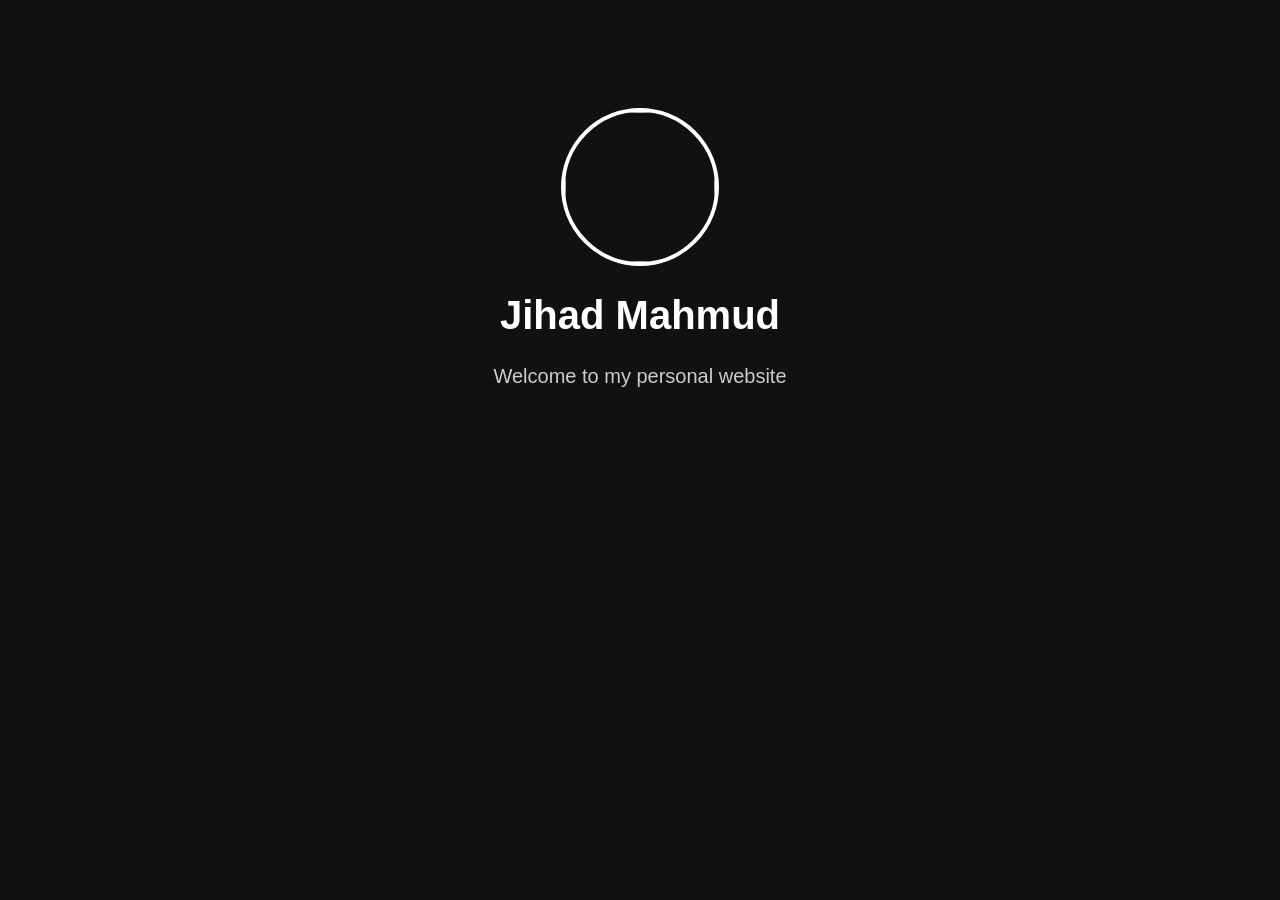
==== index.html @ b49f31d0 "Create index.html" ====
<!DOCTYPE html>
<html>
<head>
<title>Jihad Mahmud</title>

<style>
body{
background:#111;
color:white;
font-family:Arial;
text-align:center;
padding-top:100px;
}

img{
width:150px;
height:150px;
border-radius:50%;
border:4px solid white;
}

h1{
font-size:40px;
}

p{
font-size:20px;
color:#ccc;
}

</style>
</head>

<body>

<img src="https://via.placeholder.com/150">

<h1>Jihad Mahmud</h1>

<p>Welcome to my personal website</p>

</body>
</html>
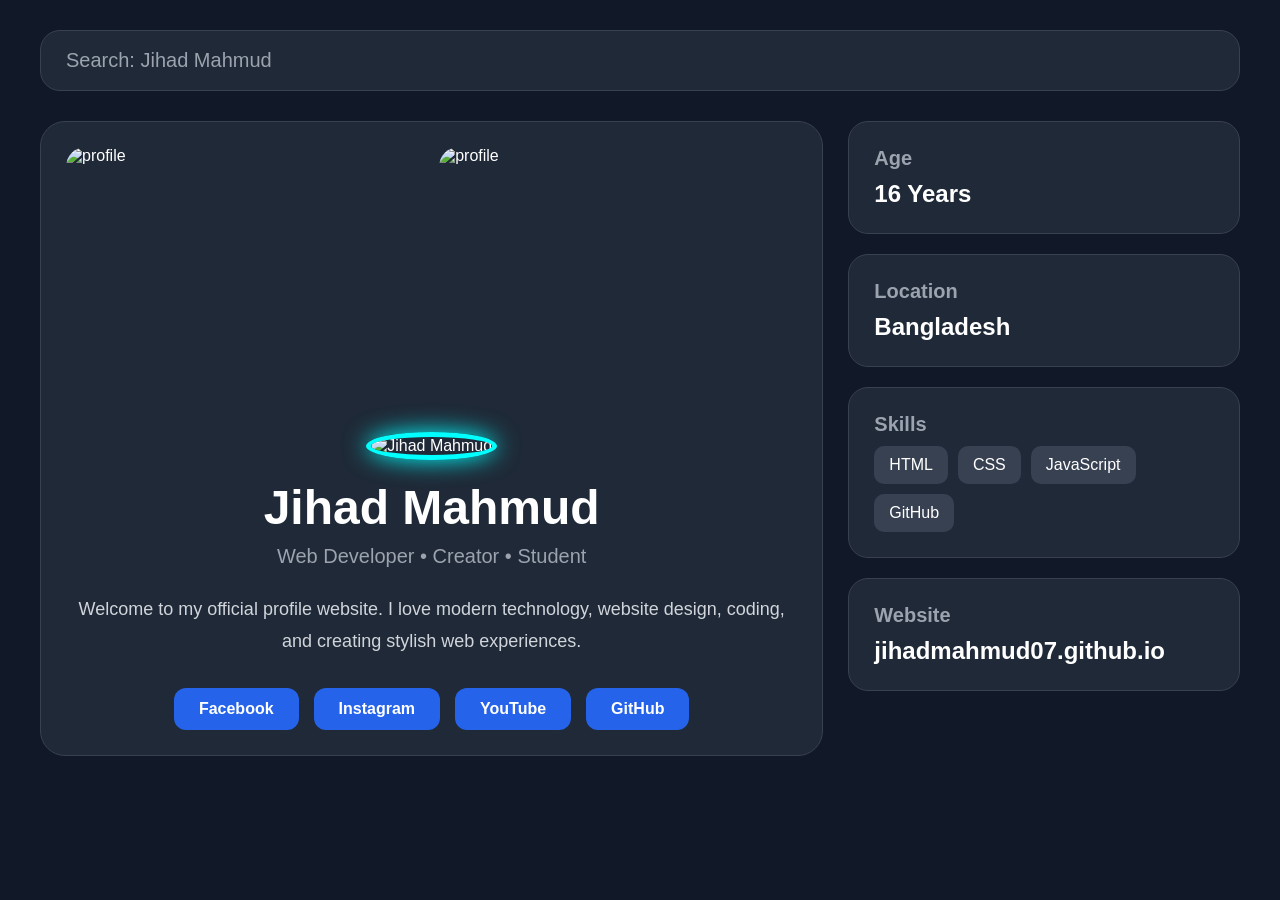
==== commit d0cabb3e: "Update index.html" ====
--- a/index.html
+++ b/index.html
@@ -1,43 +1,248 @@
 <!DOCTYPE html>
-<html>
+<html lang="en">
 <head>
-<title>Jihad Mahmud</title>
-
-<style>
-body{
-background:#111;
-color:white;
-font-family:Arial;
-text-align:center;
-padding-top:100px;
-}
-
-img{
-width:150px;
-height:150px;
-border-radius:50%;
-border:4px solid white;
-}
-
-h1{
-font-size:40px;
-}
-
-p{
-font-size:20px;
-color:#ccc;
-}
-
-</style>
+  <meta charset="UTF-8" />
+  <meta name="viewport" content="width=device-width, initial-scale=1.0" />
+  <title>Jihad Mahmud | Official Profile</title>
+
+  <style>
+    *{
+      margin:0;
+      padding:0;
+      box-sizing:border-box;
+    }
+
+    body{
+      font-family:Arial, sans-serif;
+      background:#111827;
+      color:white;
+      min-height:100vh;
+      padding:30px;
+    }
+
+    .container{
+      max-width:1200px;
+      margin:auto;
+    }
+
+    .search-box{
+      background:#1f2937;
+      border-radius:20px;
+      padding:18px 25px;
+      margin-bottom:30px;
+      font-size:20px;
+      color:#9ca3af;
+      border:1px solid #374151;
+    }
+
+    .profile-grid{
+      display:grid;
+      grid-template-columns:2fr 1fr;
+      gap:25px;
+    }
+
+    .left-section{
+      background:#1f2937;
+      border-radius:25px;
+      padding:25px;
+      border:1px solid #374151;
+    }
+
+    .gallery{
+      display:grid;
+      grid-template-columns:repeat(2,1fr);
+      gap:15px;
+      margin-bottom:25px;
+    }
+
+    .gallery img{
+      width:100%;
+      height:260px;
+      object-fit:cover;
+      border-radius:20px;
+    }
+
+    .main-profile{
+      text-align:center;
+      margin-top:10px;
+    }
+
+    .main-profile img{
+      width:180px;
+      height:180px;
+      border-radius:50%;
+      border:5px solid #00ffff;
+      object-fit:cover;
+      box-shadow:0 0 25px #00ffff;
+    }
+
+    h1{
+      font-size:48px;
+      margin-top:20px;
+    }
+
+    .subtitle{
+      color:#9ca3af;
+      font-size:20px;
+      margin-top:10px;
+    }
+
+    .about{
+      margin-top:25px;
+      line-height:1.8;
+      color:#d1d5db;
+      font-size:18px;
+    }
+
+    .socials{
+      margin-top:30px;
+      display:flex;
+      justify-content:center;
+      flex-wrap:wrap;
+      gap:15px;
+    }
+
+    .socials a{
+      text-decoration:none;
+      color:white;
+      background:#2563eb;
+      padding:12px 25px;
+      border-radius:12px;
+      transition:0.3s;
+      font-weight:bold;
+    }
+
+    .socials a:hover{
+      background:#00ffff;
+      color:black;
+      transform:scale(1.05);
+    }
+
+    .right-section{
+      display:flex;
+      flex-direction:column;
+      gap:20px;
+    }
+
+    .info-card{
+      background:#1f2937;
+      border-radius:20px;
+      padding:25px;
+      border:1px solid #374151;
+    }
+
+    .info-card h2{
+      font-size:20px;
+      color:#9ca3af;
+      margin-bottom:10px;
+    }
+
+    .info-card p{
+      font-size:24px;
+      font-weight:bold;
+    }
+
+    .skills{
+      display:flex;
+      flex-wrap:wrap;
+      gap:10px;
+      margin-top:10px;
+    }
+
+    .skill{
+      background:#374151;
+      padding:10px 15px;
+      border-radius:10px;
+    }
+
+    @media(max-width:900px){
+      .profile-grid{
+        grid-template-columns:1fr;
+      }
+
+      .gallery{
+        grid-template-columns:1fr;
+      }
+
+      h1{
+        font-size:36px;
+      }
+    }
+  </style>
 </head>
-
 <body>
 
-<img src="https://via.placeholder.com/150">
-
-<h1>Jihad Mahmud</h1>
-
-<p>Welcome to my personal website</p>
+  <div class="container">
+
+    <div class="search-box">
+      Search: Jihad Mahmud
+    </div>
+
+    <div class="profile-grid">
+
+      <div class="left-section">
+
+        <div class="gallery">
+          <img src="https://images.unsplash.com/photo-1500648767791-00dcc994a43e?q=80&w=1200&auto=format&fit=crop" alt="profile">
+
+          <img src="https://images.unsplash.com/photo-1506794778202-cad84cf45f1d?q=80&w=1200&auto=format&fit=crop" alt="profile">
+        </div>
+
+        <div class="main-profile">
+          <img src="https://images.unsplash.com/photo-1500648767791-00dcc994a43e?q=80&w=1200&auto=format&fit=crop" alt="Jihad Mahmud">
+
+          <h1>Jihad Mahmud</h1>
+
+          <p class="subtitle">Web Developer • Creator • Student</p>
+
+          <p class="about">
+            Welcome to my official profile website. I love modern technology,
+            website design, coding, and creating stylish web experiences.
+          </p>
+
+          <div class="socials">
+            <a href="#">Facebook</a>
+            <a href="#">Instagram</a>
+            <a href="#">YouTube</a>
+            <a href="#">GitHub</a>
+          </div>
+        </div>
+
+      </div>
+
+      <div class="right-section">
+
+        <div class="info-card">
+          <h2>Age</h2>
+          <p>16 Years</p>
+        </div>
+
+        <div class="info-card">
+          <h2>Location</h2>
+          <p>Bangladesh</p>
+        </div>
+
+        <div class="info-card">
+          <h2>Skills</h2>
+
+          <div class="skills">
+            <div class="skill">HTML</div>
+            <div class="skill">CSS</div>
+            <div class="skill">JavaScript</div>
+            <div class="skill">GitHub</div>
+          </div>
+        </div>
+
+        <div class="info-card">
+          <h2>Website</h2>
+          <p>jihadmahmud07.github.io</p>
+        </div>
+
+      </div>
+
+    </div>
+
+  </div>
 
 </body>
 </html>
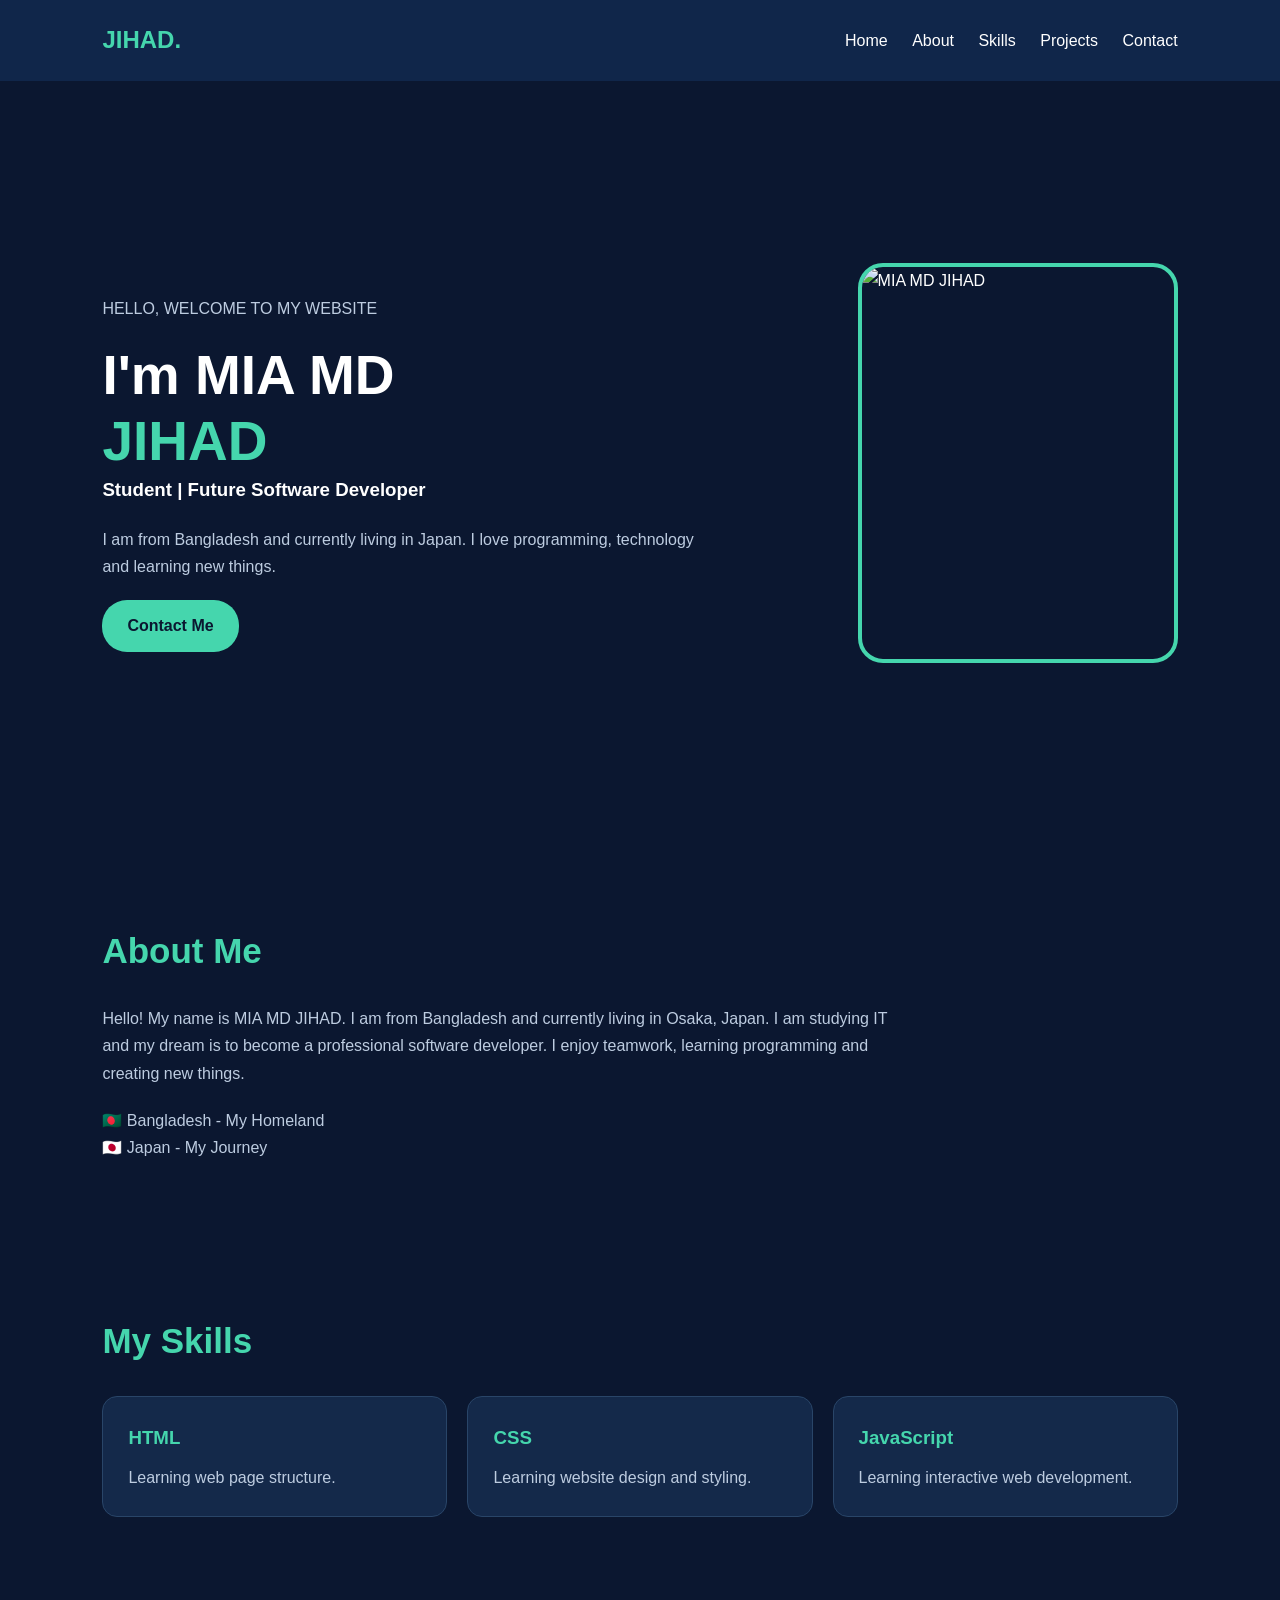
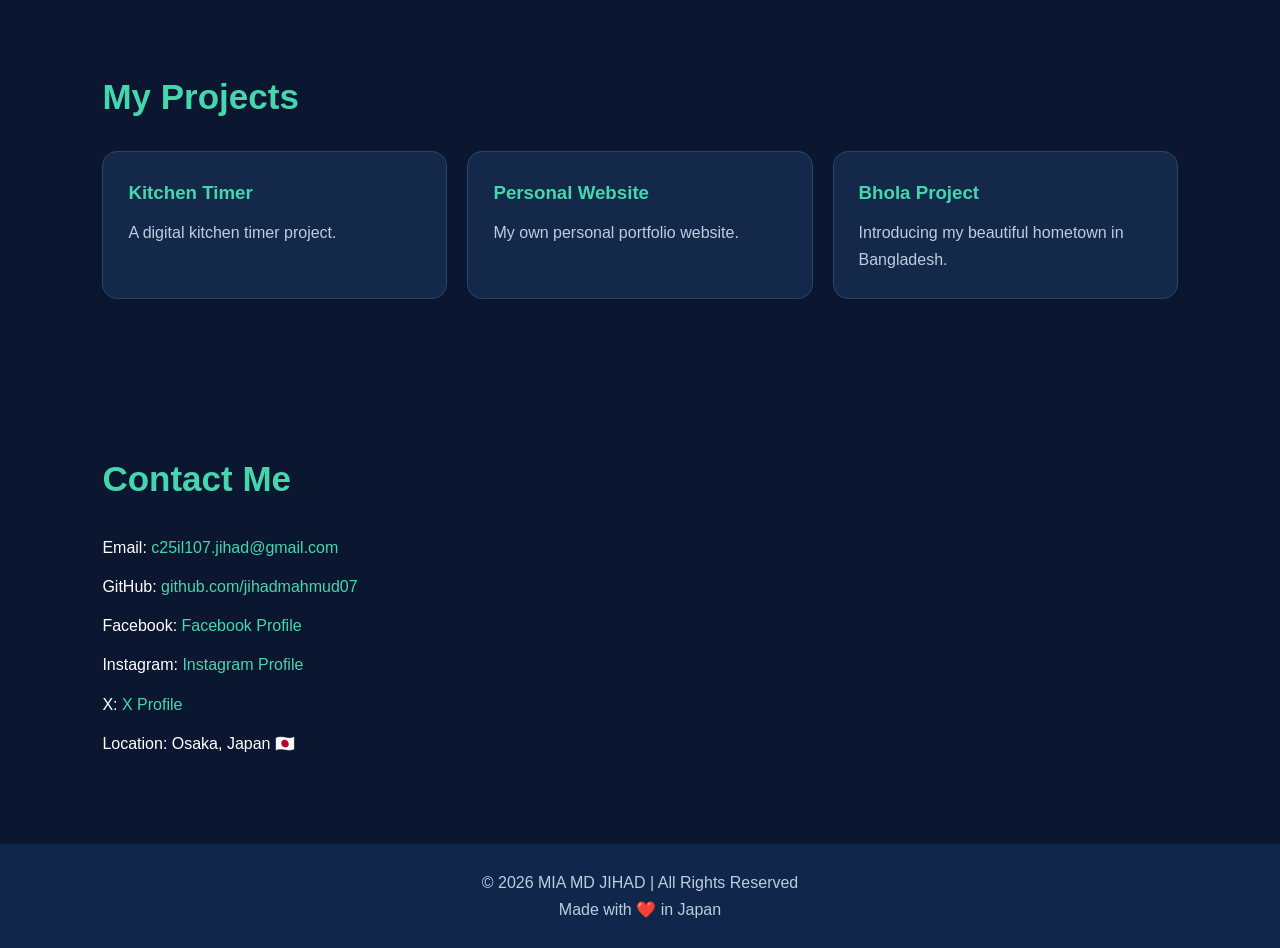
==== commit ac668010: "Update index.html with new content and styles" ====
--- a/index.html
+++ b/index.html
@@ -1,248 +1,345 @@
+
 <!DOCTYPE html>
 <html lang="en">
 <head>
-  <meta charset="UTF-8" />
-  <meta name="viewport" content="width=device-width, initial-scale=1.0" />
-  <title>Jihad Mahmud | Official Profile</title>
-
-  <style>
-    *{
-      margin:0;
-      padding:0;
-      box-sizing:border-box;
-    }
-
-    body{
-      font-family:Arial, sans-serif;
-      background:#111827;
-      color:white;
-      min-height:100vh;
-      padding:30px;
-    }
-
-    .container{
-      max-width:1200px;
-      margin:auto;
-    }
-
-    .search-box{
-      background:#1f2937;
-      border-radius:20px;
-      padding:18px 25px;
-      margin-bottom:30px;
-      font-size:20px;
-      color:#9ca3af;
-      border:1px solid #374151;
-    }
-
-    .profile-grid{
-      display:grid;
-      grid-template-columns:2fr 1fr;
-      gap:25px;
-    }
-
-    .left-section{
-      background:#1f2937;
-      border-radius:25px;
-      padding:25px;
-      border:1px solid #374151;
-    }
-
-    .gallery{
-      display:grid;
-      grid-template-columns:repeat(2,1fr);
-      gap:15px;
-      margin-bottom:25px;
-    }
-
-    .gallery img{
-      width:100%;
-      height:260px;
-      object-fit:cover;
-      border-radius:20px;
-    }
-
-    .main-profile{
-      text-align:center;
-      margin-top:10px;
-    }
-
-    .main-profile img{
-      width:180px;
-      height:180px;
-      border-radius:50%;
-      border:5px solid #00ffff;
-      object-fit:cover;
-      box-shadow:0 0 25px #00ffff;
-    }
-
-    h1{
-      font-size:48px;
-      margin-top:20px;
-    }
-
-    .subtitle{
-      color:#9ca3af;
-      font-size:20px;
-      margin-top:10px;
-    }
-
-    .about{
-      margin-top:25px;
-      line-height:1.8;
-      color:#d1d5db;
-      font-size:18px;
-    }
-
-    .socials{
-      margin-top:30px;
-      display:flex;
-      justify-content:center;
-      flex-wrap:wrap;
-      gap:15px;
-    }
-
-    .socials a{
-      text-decoration:none;
-      color:white;
-      background:#2563eb;
-      padding:12px 25px;
-      border-radius:12px;
-      transition:0.3s;
-      font-weight:bold;
-    }
-
-    .socials a:hover{
-      background:#00ffff;
-      color:black;
-      transform:scale(1.05);
-    }
-
-    .right-section{
-      display:flex;
-      flex-direction:column;
-      gap:20px;
-    }
-
-    .info-card{
-      background:#1f2937;
-      border-radius:20px;
-      padding:25px;
-      border:1px solid #374151;
-    }
-
-    .info-card h2{
-      font-size:20px;
-      color:#9ca3af;
-      margin-bottom:10px;
-    }
-
-    .info-card p{
-      font-size:24px;
-      font-weight:bold;
-    }
-
-    .skills{
-      display:flex;
-      flex-wrap:wrap;
-      gap:10px;
-      margin-top:10px;
-    }
-
-    .skill{
-      background:#374151;
-      padding:10px 15px;
-      border-radius:10px;
-    }
-
-    @media(max-width:900px){
-      .profile-grid{
-        grid-template-columns:1fr;
-      }
-
-      .gallery{
-        grid-template-columns:1fr;
-      }
-
-      h1{
-        font-size:36px;
-      }
-    }
-  </style>
+<meta charset="UTF-8">
+<meta name="viewport" content="width=device-width, initial-scale=1.0">
+<title>MIA MD JIHAD | Portfolio</title>
+
+<style>
+* {
+  margin: 0;
+  padding: 0;
+  box-sizing: border-box;
+  scroll-behavior: smooth;
+}
+
+body {
+  font-family: Arial, sans-serif;
+  background: #0b1730;
+  color: white;
+  line-height: 1.7;
+}
+
+header {
+  background: #10264a;
+  padding: 20px 8%;
+  display: flex;
+  justify-content: space-between;
+  align-items: center;
+  position: sticky;
+  top: 0;
+  z-index: 10;
+}
+
+.logo {
+  font-size: 24px;
+  font-weight: bold;
+  color: #45d6ad;
+}
+
+nav a {
+  color: white;
+  text-decoration: none;
+  margin-left: 20px;
+}
+
+nav a:hover {
+  color: #45d6ad;
+}
+
+.hero {
+  min-height: 85vh;
+  padding: 70px 8%;
+  display: flex;
+  align-items: center;
+  justify-content: space-between;
+  gap: 40px;
+}
+
+.hero-text {
+  max-width: 600px;
+}
+
+.hero h1 {
+  font-size: 55px;
+  line-height: 1.2;
+}
+
+.hero h1 span {
+  color: #45d6ad;
+}
+
+.hero p {
+  color: #bdcce0;
+  margin: 20px 0;
+}
+
+.profile {
+  width: 320px;
+  height: 400px;
+  object-fit: cover;
+  object-position: center 35%;
+  border-radius: 25px;
+  border: 4px solid #45d6ad;
+}
+
+.btn {
+  display: inline-block;
+  background: #45d6ad;
+  color: #0b1730;
+  padding: 12px 25px;
+  border-radius: 25px;
+  text-decoration: none;
+  font-weight: bold;
+}
+
+section {
+  padding: 75px 8%;
+}
+
+h2 {
+  font-size: 35px;
+  color: #45d6ad;
+  margin-bottom: 25px;
+}
+
+.about p {
+  max-width: 800px;
+  color: #bdcce0;
+}
+
+.skills, .projects {
+  display: grid;
+  grid-template-columns: repeat(3, 1fr);
+  gap: 20px;
+}
+
+.card {
+  background: #14294a;
+  padding: 25px;
+  border-radius: 15px;
+  border: 1px solid #294568;
+}
+
+.card h3 {
+  color: #45d6ad;
+  margin-bottom: 10px;
+}
+
+.card p {
+  color: #bdcce0;
+}
+
+.contact a {
+  color: #45d6ad;
+  text-decoration: none;
+}
+
+.contact p {
+  margin: 12px 0;
+}
+
+footer {
+  text-align: center;
+  padding: 25px;
+  background: #10264a;
+  color: #bdcce0;
+}
+
+@media(max-width: 750px) {
+  header {
+    flex-direction: column;
+    gap: 15px;
+  }
+
+  nav a {
+    margin: 0 7px;
+    font-size: 13px;
+  }
+
+  .hero {
+    flex-direction: column-reverse;
+    text-align: center;
+  }
+
+  .hero h1 {
+    font-size: 38px;
+  }
+
+  .profile {
+    width: 250px;
+    height: 310px;
+  }
+
+  .skills, .projects {
+    grid-template-columns: 1fr;
+  }
+}
+</style>
 </head>
+
 <body>
 
-  <div class="container">
-
-    <div class="search-box">
-      Search: Jihad Mahmud
-    </div>
-
-    <div class="profile-grid">
-
-      <div class="left-section">
-
-        <div class="gallery">
-          <img src="https://images.unsplash.com/photo-1500648767791-00dcc994a43e?q=80&w=1200&auto=format&fit=crop" alt="profile">
-
-          <img src="https://images.unsplash.com/photo-1506794778202-cad84cf45f1d?q=80&w=1200&auto=format&fit=crop" alt="profile">
-        </div>
-
-        <div class="main-profile">
-          <img src="https://images.unsplash.com/photo-1500648767791-00dcc994a43e?q=80&w=1200&auto=format&fit=crop" alt="Jihad Mahmud">
-
-          <h1>Jihad Mahmud</h1>
-
-          <p class="subtitle">Web Developer • Creator • Student</p>
-
-          <p class="about">
-            Welcome to my official profile website. I love modern technology,
-            website design, coding, and creating stylish web experiences.
-          </p>
-
-          <div class="socials">
-            <a href="#">Facebook</a>
-            <a href="#">Instagram</a>
-            <a href="#">YouTube</a>
-            <a href="#">GitHub</a>
-          </div>
-        </div>
-
-      </div>
-
-      <div class="right-section">
-
-        <div class="info-card">
-          <h2>Age</h2>
-          <p>16 Years</p>
-        </div>
-
-        <div class="info-card">
-          <h2>Location</h2>
-          <p>Bangladesh</p>
-        </div>
-
-        <div class="info-card">
-          <h2>Skills</h2>
-
-          <div class="skills">
-            <div class="skill">HTML</div>
-            <div class="skill">CSS</div>
-            <div class="skill">JavaScript</div>
-            <div class="skill">GitHub</div>
-          </div>
-        </div>
-
-        <div class="info-card">
-          <h2>Website</h2>
-          <p>jihadmahmud07.github.io</p>
-        </div>
-
-      </div>
-
-    </div>
-
+<header>
+  <div class="logo">JIHAD.</div>
+
+  <nav>
+    <a href="#home">Home</a>
+    <a href="#about">About</a>
+    <a href="#skills">Skills</a>
+    <a href="#projects">Projects</a>
+    <a href="#contact">Contact</a>
+  </nav>
+</header>
+
+<main>
+
+<section class="hero" id="home">
+
+  <div class="hero-text">
+    <p>HELLO, WELCOME TO MY WEBSITE</p>
+
+    <h1>
+      I'm MIA MD<br>
+      <span>JIHAD</span>
+    </h1>
+
+    <h3>Student | Future Software Developer</h3>
+
+    <p>
+      I am from Bangladesh and currently living
+      in Japan. I love programming, technology
+      and learning new things.
+    </p>
+
+    <a href="#contact" class="btn">Contact Me</a>
   </div>
+
+  <img src="profile.jpg"
+       alt="MIA MD JIHAD"
+       class="profile">
+
+</section>
+
+<section class="about" id="about">
+
+  <h2>About Me</h2>
+
+  <p>
+    Hello! My name is MIA MD JIHAD.
+    I am from Bangladesh and currently
+    living in Osaka, Japan.
+
+    I am studying IT and my dream is to
+    become a professional software developer.
+
+    I enjoy teamwork, learning programming
+    and creating new things.
+  </p>
+
+  <p style="margin-top:20px">
+    🇧🇩 Bangladesh - My Homeland<br>
+    🇯🇵 Japan - My Journey
+  </p>
+
+</section>
+
+<section id="skills">
+
+  <h2>My Skills</h2>
+
+  <div class="skills">
+
+    <div class="card">
+      <h3>HTML</h3>
+      <p>Learning web page structure.</p>
+    </div>
+
+    <div class="card">
+      <h3>CSS</h3>
+      <p>Learning website design and styling.</p>
+    </div>
+
+    <div class="card">
+      <h3>JavaScript</h3>
+      <p>Learning interactive web development.</p>
+    </div>
+
+  </div>
+
+</section>
+
+<section id="projects">
+
+  <h2>My Projects</h2>
+
+  <div class="projects">
+
+    <div class="card">
+      <h3>Kitchen Timer</h3>
+      <p>A digital kitchen timer project.</p>
+    </div>
+
+    <div class="card">
+      <h3>Personal Website</h3>
+      <p>My own personal portfolio website.</p>
+    </div>
+
+    <div class="card">
+      <h3>Bhola Project</h3>
+      <p>Introducing my beautiful hometown in Bangladesh.</p>
+    </div>
+
+  </div>
+
+</section>
+
+<section class="contact" id="contact">
+
+  <h2>Contact Me</h2>
+
+  <p>Email:
+    <a href="mailto:c25il107.jihad@gmail.com">
+      c25il107.jihad@gmail.com
+    </a>
+  </p>
+
+  <p>GitHub:
+    <a href="https://github.com/jihadmahmud07">
+      github.com/jihadmahmud07
+    </a>
+  </p>
+
+  <p>Facebook:
+    <a href="https://www.facebook.com/muhammadjihad012">
+      Facebook Profile
+    </a>
+  </p>
+
+  <p>Instagram:
+    <a href="https://www.instagram.com/muhammad.jihad.story">
+      Instagram Profile
+    </a>
+  </p>
+
+  <p>X:
+    <a href="https://x.com/jihad_mahmud">
+      X Profile
+    </a>
+  </p>
+
+  <p>Location: Osaka, Japan 🇯🇵</p>
+
+</section>
+
+</main>
+
+<footer>
+  © 2026 MIA MD JIHAD | All Rights Reserved
+  <br>
+  Made with ❤️ in Japan
+</footer>
 
 </body>
 </html>
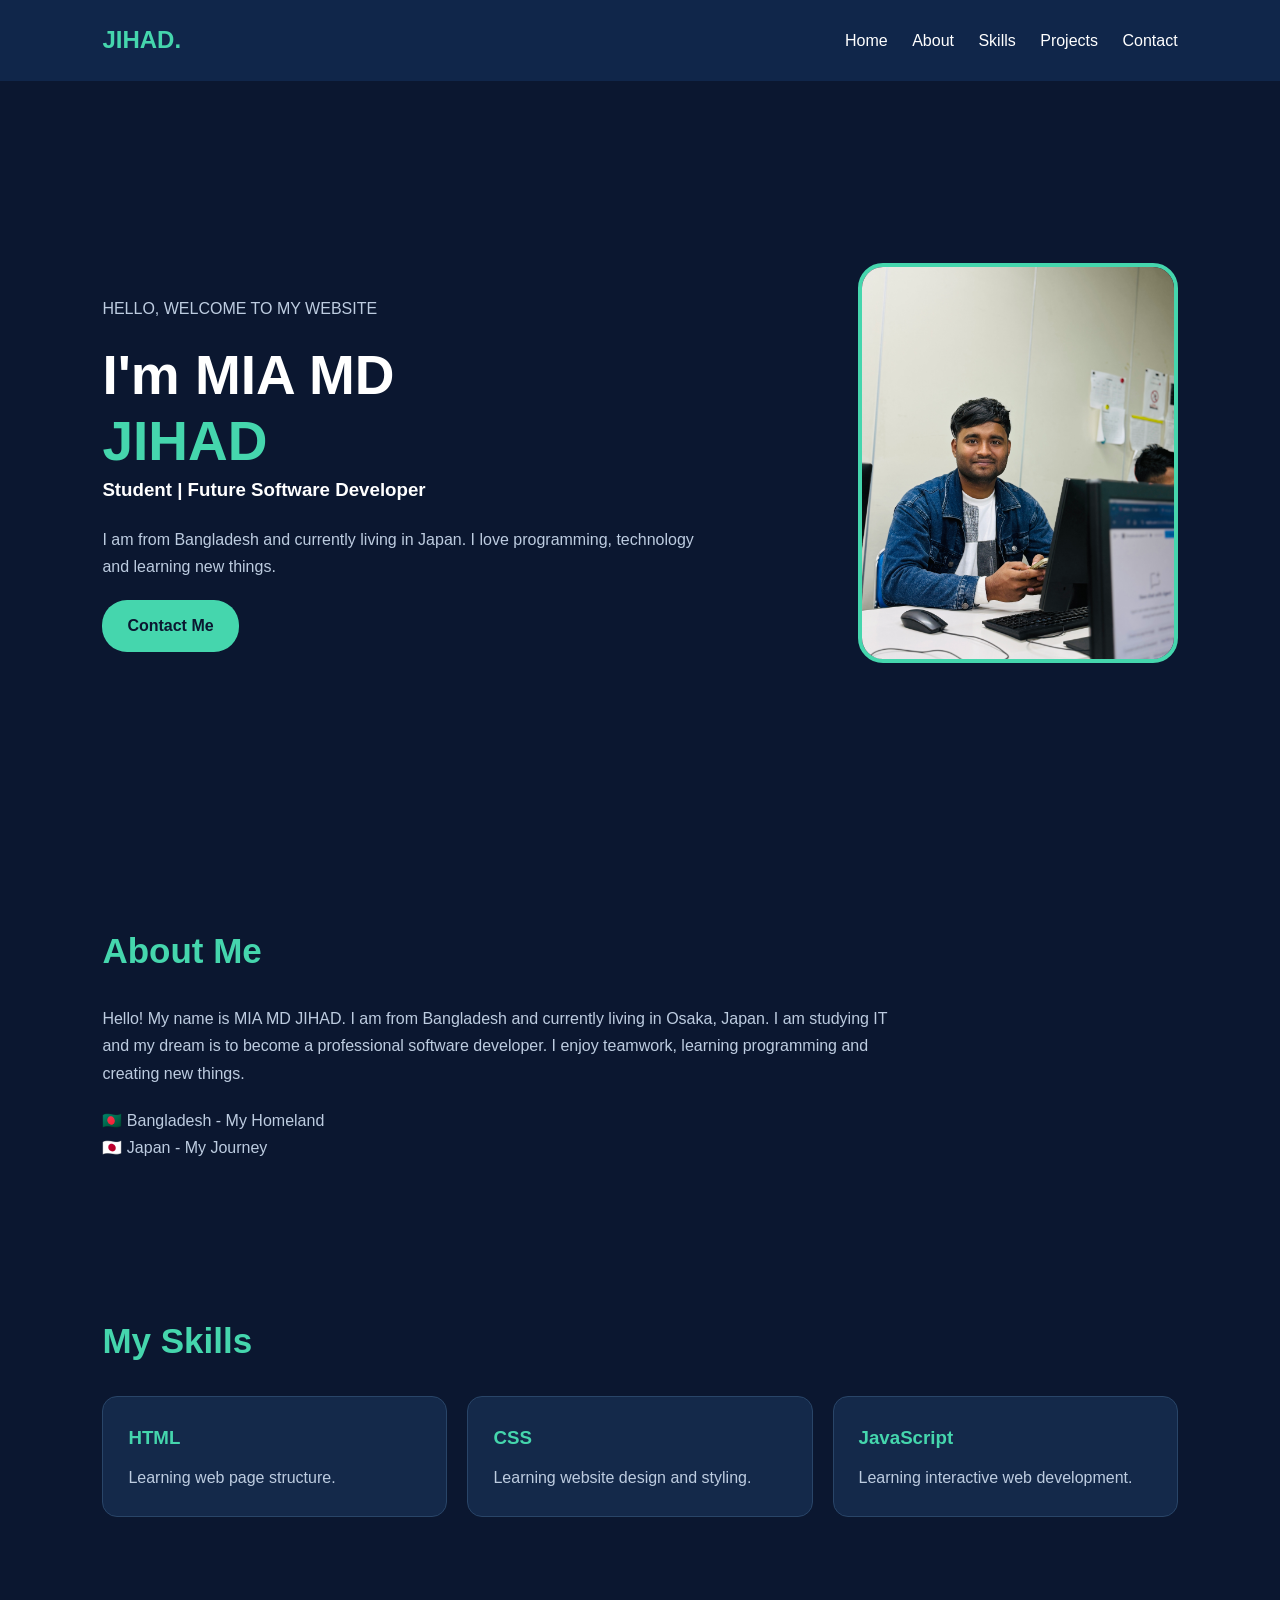
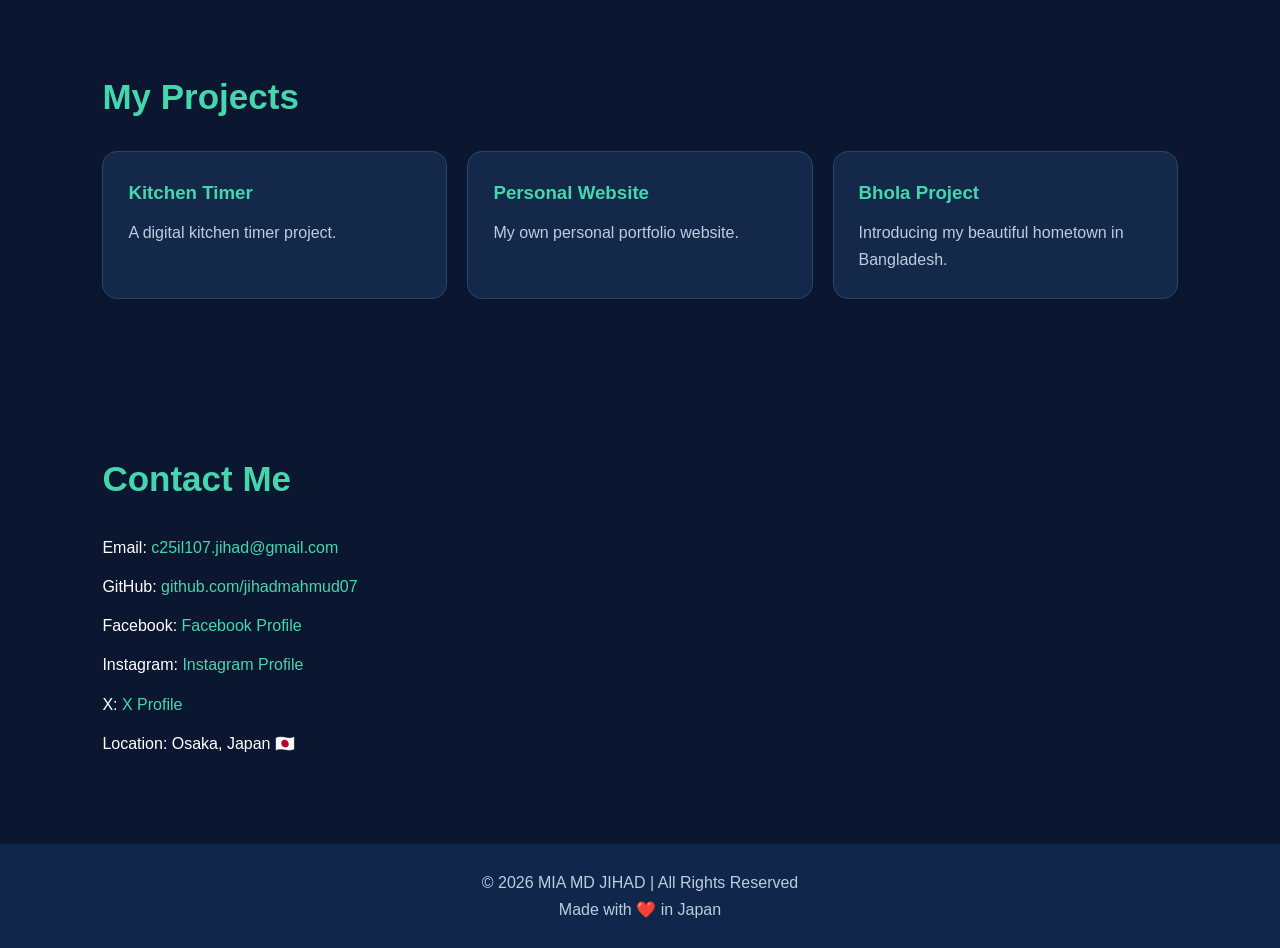
==== commit 4bb1e892: "Update profile image source in index.html" ====
--- a/index.html
+++ b/index.html
@@ -216,7 +216,7 @@
     <a href="#contact" class="btn">Contact Me</a>
   </div>
 
-  <img src="profile.jpg"
+<img src="IMG_3056.jpg"
        alt="MIA MD JIHAD"
        class="profile">
 
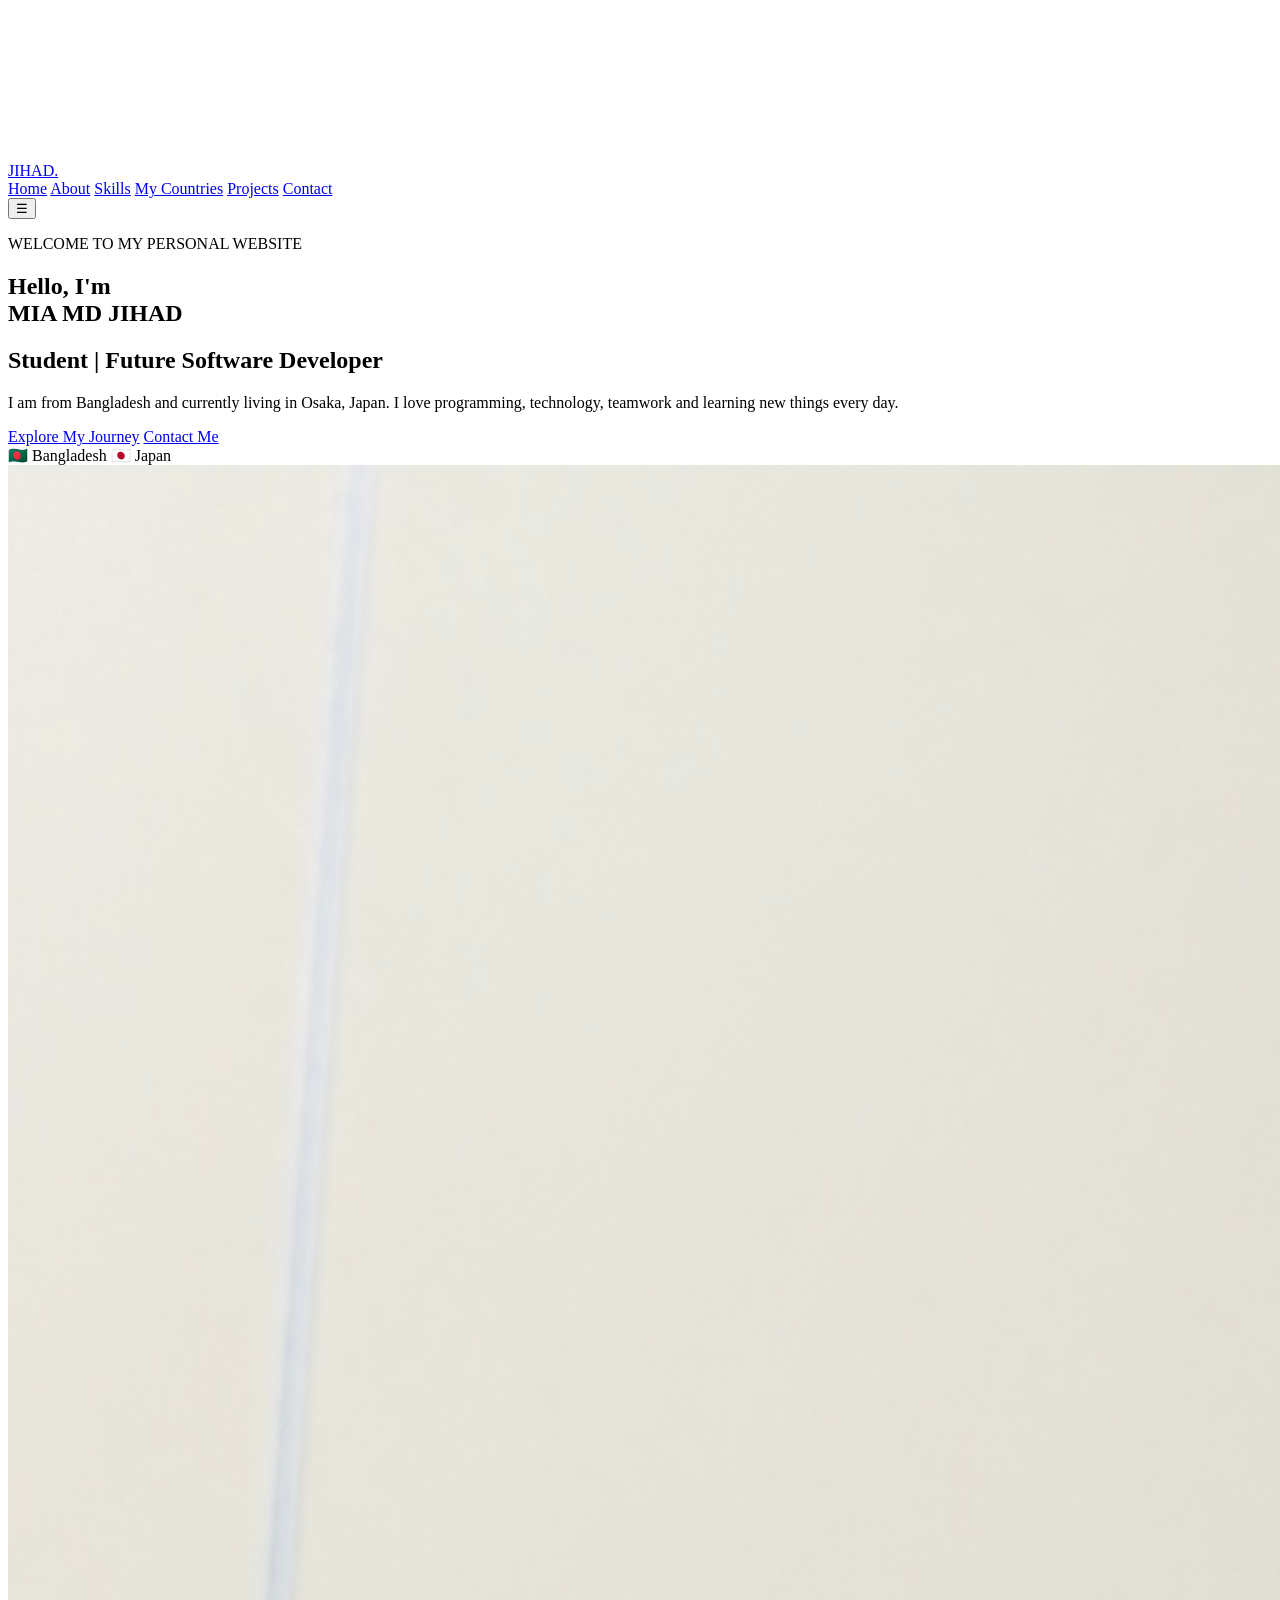
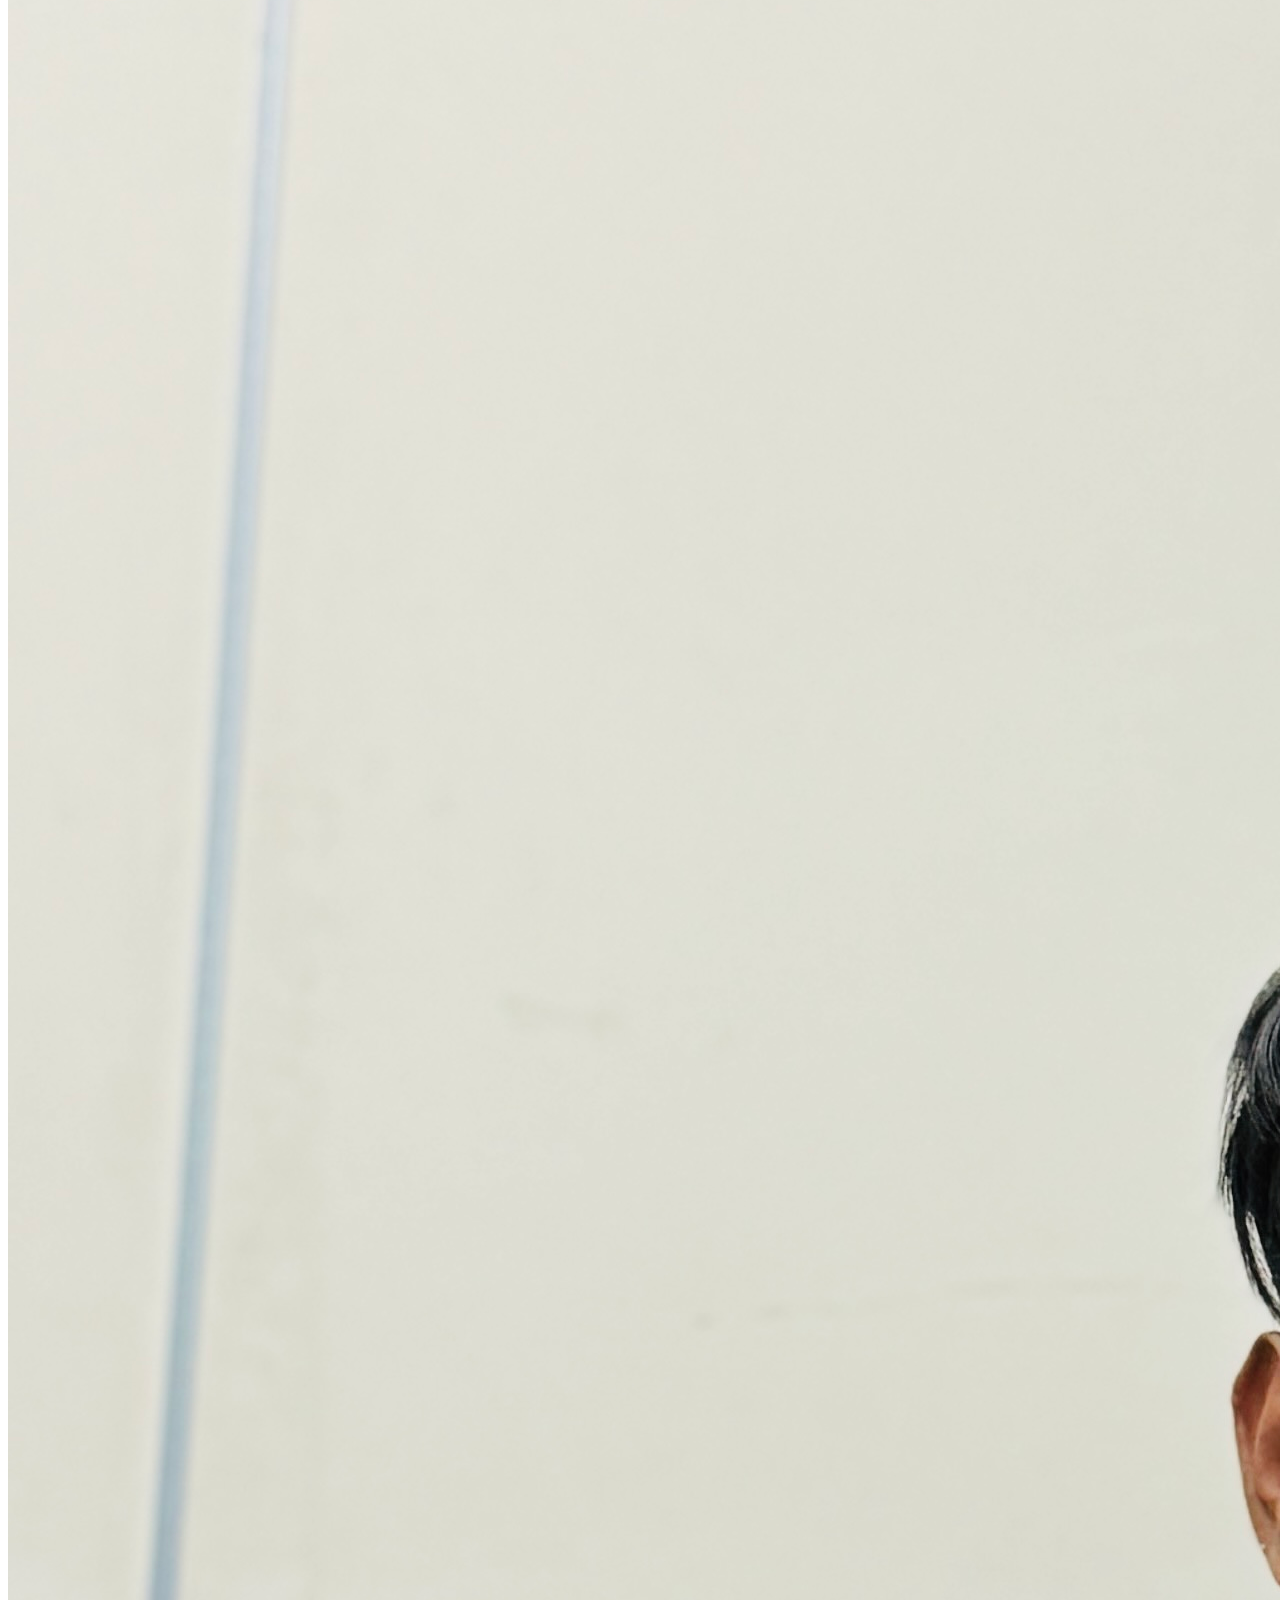
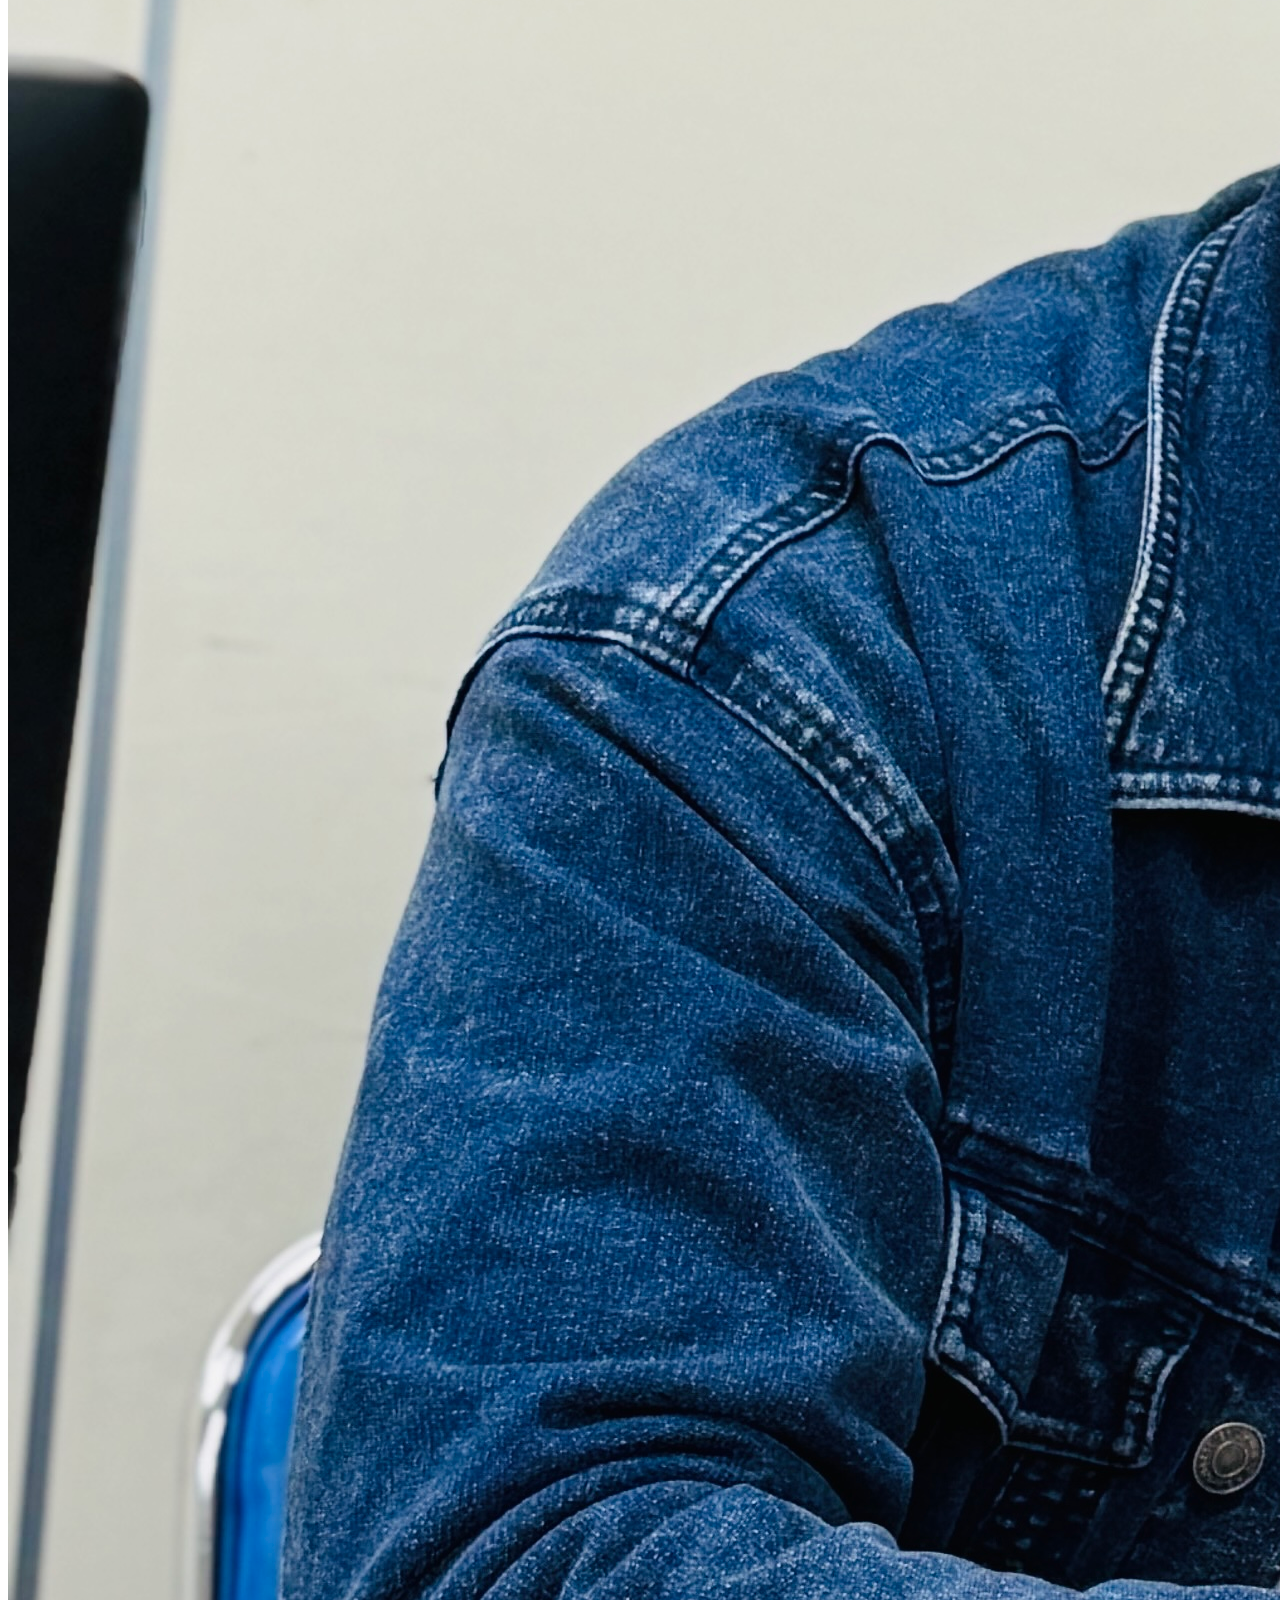
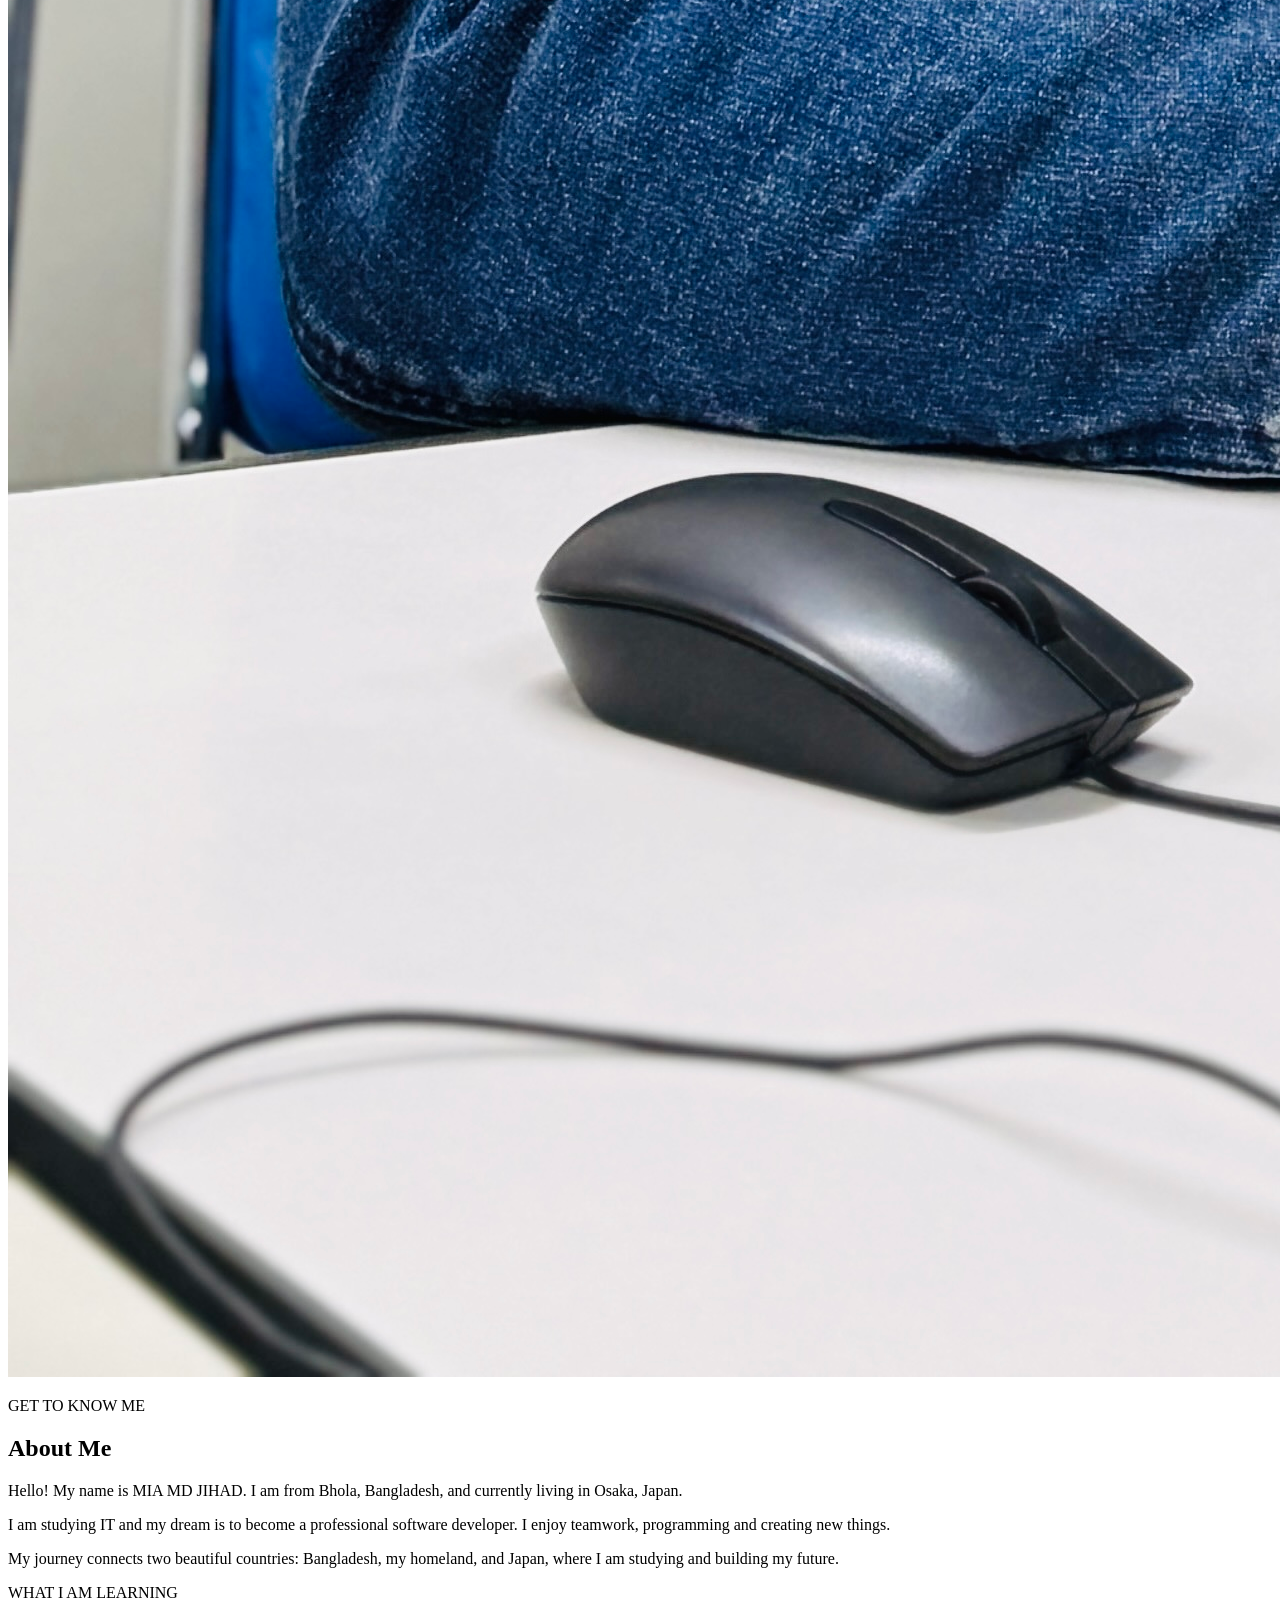
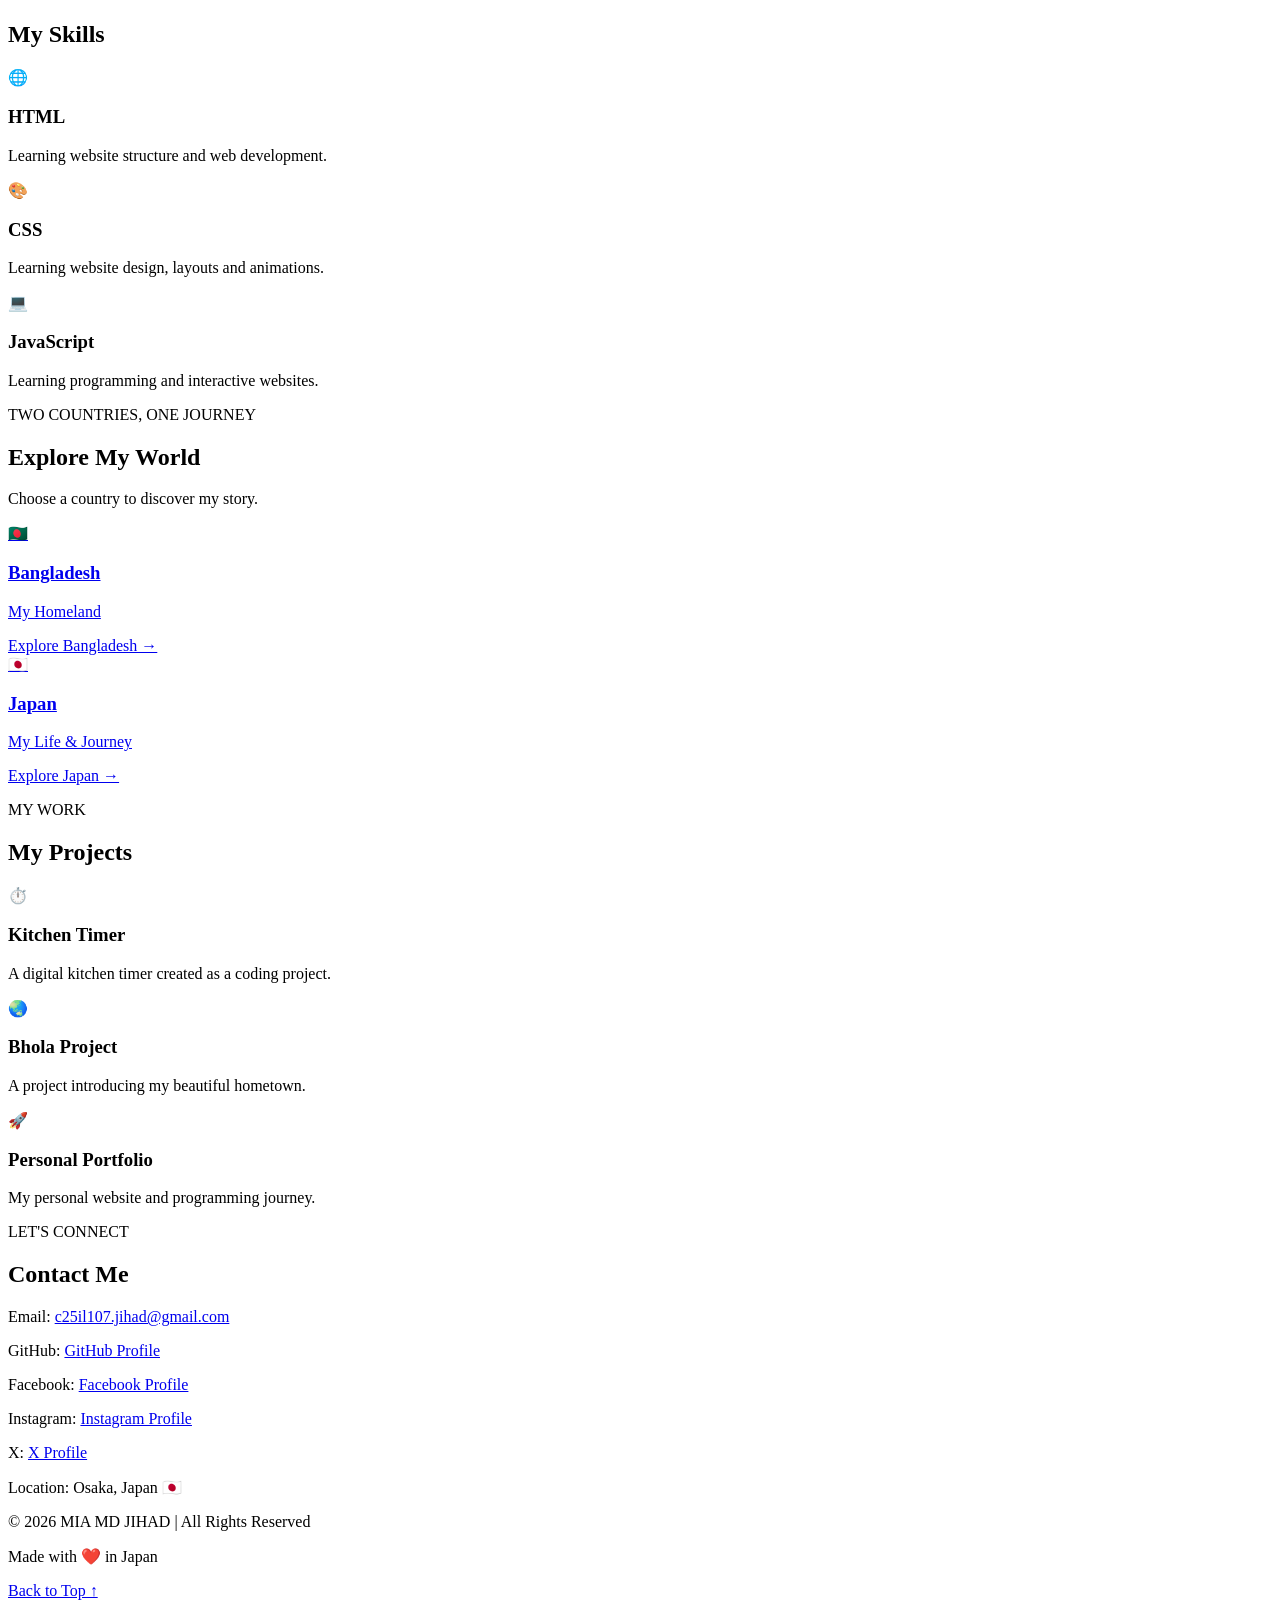
==== commit e1a9477c: "Enhance index.html with meta tags and structure Added meta tags for description and author, updated " ====
--- a/index.html
+++ b/index.html
@@ -2,344 +2,229 @@
 <!DOCTYPE html>
 <html lang="en">
 <head>
-<meta charset="UTF-8">
-<meta name="viewport" content="width=device-width, initial-scale=1.0">
-<title>MIA MD JIHAD | Portfolio</title>
-
-<style>
-* {
-  margin: 0;
-  padding: 0;
-  box-sizing: border-box;
-  scroll-behavior: smooth;
-}
-
-body {
-  font-family: Arial, sans-serif;
-  background: #0b1730;
-  color: white;
-  line-height: 1.7;
-}
-
-header {
-  background: #10264a;
-  padding: 20px 8%;
-  display: flex;
-  justify-content: space-between;
-  align-items: center;
-  position: sticky;
-  top: 0;
-  z-index: 10;
-}
-
-.logo {
-  font-size: 24px;
-  font-weight: bold;
-  color: #45d6ad;
-}
-
-nav a {
-  color: white;
-  text-decoration: none;
-  margin-left: 20px;
-}
-
-nav a:hover {
-  color: #45d6ad;
-}
-
-.hero {
-  min-height: 85vh;
-  padding: 70px 8%;
-  display: flex;
-  align-items: center;
-  justify-content: space-between;
-  gap: 40px;
-}
-
-.hero-text {
-  max-width: 600px;
-}
-
-.hero h1 {
-  font-size: 55px;
-  line-height: 1.2;
-}
-
-.hero h1 span {
-  color: #45d6ad;
-}
-
-.hero p {
-  color: #bdcce0;
-  margin: 20px 0;
-}
-
-.profile {
-  width: 320px;
-  height: 400px;
-  object-fit: cover;
-  object-position: center 35%;
-  border-radius: 25px;
-  border: 4px solid #45d6ad;
-}
-
-.btn {
-  display: inline-block;
-  background: #45d6ad;
-  color: #0b1730;
-  padding: 12px 25px;
-  border-radius: 25px;
-  text-decoration: none;
-  font-weight: bold;
-}
-
-section {
-  padding: 75px 8%;
-}
-
-h2 {
-  font-size: 35px;
-  color: #45d6ad;
-  margin-bottom: 25px;
-}
-
-.about p {
-  max-width: 800px;
-  color: #bdcce0;
-}
-
-.skills, .projects {
-  display: grid;
-  grid-template-columns: repeat(3, 1fr);
-  gap: 20px;
-}
-
-.card {
-  background: #14294a;
-  padding: 25px;
-  border-radius: 15px;
-  border: 1px solid #294568;
-}
-
-.card h3 {
-  color: #45d6ad;
-  margin-bottom: 10px;
-}
-
-.card p {
-  color: #bdcce0;
-}
-
-.contact a {
-  color: #45d6ad;
-  text-decoration: none;
-}
-
-.contact p {
-  margin: 12px 0;
-}
-
-footer {
-  text-align: center;
-  padding: 25px;
-  background: #10264a;
-  color: #bdcce0;
-}
-
-@media(max-width: 750px) {
-  header {
-    flex-direction: column;
-    gap: 15px;
-  }
-
-  nav a {
-    margin: 0 7px;
-    font-size: 13px;
-  }
-
-  .hero {
-    flex-direction: column-reverse;
-    text-align: center;
-  }
-
-  .hero h1 {
-    font-size: 38px;
-  }
-
-  .profile {
-    width: 250px;
-    height: 310px;
-  }
-
-  .skills, .projects {
-    grid-template-columns: 1fr;
-  }
-}
-</style>
+  <meta charset="UTF-8">
+  <meta name="viewport" content="width=device-width, initial-scale=1.0">
+  <meta name="description" content="MIA MD JIHAD - Student and Future Software Developer from Bangladesh, living in Japan.">
+  <meta name="author" content="MIA MD JIHAD">
+  <meta name="theme-color" content="#071426">
+
+  <title>MIA MD JIHAD | Personal Portfolio</title>
+
+  <link rel="stylesheet" href="style.css">
+  <script src="script.js" defer></script>
 </head>
 
 <body>
 
-<header>
-  <div class="logo">JIHAD.</div>
-
-  <nav>
-    <a href="#home">Home</a>
-    <a href="#about">About</a>
-    <a href="#skills">Skills</a>
-    <a href="#projects">Projects</a>
-    <a href="#contact">Contact</a>
-  </nav>
-</header>
-
-<main>
-
-<section class="hero" id="home">
-
-  <div class="hero-text">
-    <p>HELLO, WELCOME TO MY WEBSITE</p>
-
-    <h1>
-      I'm MIA MD<br>
-      <span>JIHAD</span>
-    </h1>
-
-    <h3>Student | Future Software Developer</h3>
-
-    <p>
-      I am from Bangladesh and currently living
-      in Japan. I love programming, technology
-      and learning new things.
-    </p>
-
-    <a href="#contact" class="btn">Contact Me</a>
-  </div>
-
-<img src="IMG_3056.jpg"
-       alt="MIA MD JIHAD"
-       class="profile">
-
-</section>
-
-<section class="about" id="about">
-
-  <h2>About Me</h2>
-
-  <p>
-    Hello! My name is MIA MD JIHAD.
-    I am from Bangladesh and currently
-    living in Osaka, Japan.
-
-    I am studying IT and my dream is to
-    become a professional software developer.
-
-    I enjoy teamwork, learning programming
-    and creating new things.
-  </p>
-
-  <p style="margin-top:20px">
-    🇧🇩 Bangladesh - My Homeland<br>
-    🇯🇵 Japan - My Journey
-  </p>
-
-</section>
-
-<section id="skills">
-
-  <h2>My Skills</h2>
-
-  <div class="skills">
-
-    <div class="card">
-      <h3>HTML</h3>
-      <p>Learning web page structure.</p>
-    </div>
-
-    <div class="card">
-      <h3>CSS</h3>
-      <p>Learning website design and styling.</p>
-    </div>
-
-    <div class="card">
-      <h3>JavaScript</h3>
-      <p>Learning interactive web development.</p>
-    </div>
-
-  </div>
-
-</section>
-
-<section id="projects">
-
-  <h2>My Projects</h2>
-
-  <div class="projects">
-
-    <div class="card">
-      <h3>Kitchen Timer</h3>
-      <p>A digital kitchen timer project.</p>
-    </div>
-
-    <div class="card">
-      <h3>Personal Website</h3>
-      <p>My own personal portfolio website.</p>
-    </div>
-
-    <div class="card">
-      <h3>Bhola Project</h3>
-      <p>Introducing my beautiful hometown in Bangladesh.</p>
-    </div>
-
-  </div>
-
-</section>
-
-<section class="contact" id="contact">
-
-  <h2>Contact Me</h2>
-
-  <p>Email:
-    <a href="mailto:c25il107.jihad@gmail.com">
-      c25il107.jihad@gmail.com
-    </a>
-  </p>
-
-  <p>GitHub:
-    <a href="https://github.com/jihadmahmud07">
-      github.com/jihadmahmud07
-    </a>
-  </p>
-
-  <p>Facebook:
-    <a href="https://www.facebook.com/muhammadjihad012">
-      Facebook Profile
-    </a>
-  </p>
-
-  <p>Instagram:
-    <a href="https://www.instagram.com/muhammad.jihad.story">
-      Instagram Profile
-    </a>
-  </p>
-
-  <p>X:
-    <a href="https://x.com/jihad_mahmud">
-      X Profile
-    </a>
-  </p>
-
-  <p>Location: Osaka, Japan 🇯🇵</p>
-
-</section>
-
-</main>
-
-<footer>
-  © 2026 MIA MD JIHAD | All Rights Reserved
-  <br>
-  Made with ❤️ in Japan
-</footer>
+  <canvas id="particles"></canvas>
+
+  <header class="header">
+    <a href="index.html" class="logo">JIHAD<span>.</span></a>
+
+    <nav class="nav">
+      <a href="#home">Home</a>
+      <a href="#about">About</a>
+      <a href="#skills">Skills</a>
+      <a href="#countries">My Countries</a>
+      <a href="#projects">Projects</a>
+      <a href="#contact">Contact</a>
+    </nav>
+
+    <button class="menu-toggle" aria-label="Toggle navigation">☰</button>
+  </header>
+
+  <main>
+
+    <section class="hero" id="home">
+
+      <div class="hero-text">
+        <p class="eyebrow">WELCOME TO MY PERSONAL WEBSITE</p>
+
+        <h1>
+          Hello, I'm<br>
+          <span>MIA MD JIHAD</span>
+        </h1>
+
+        <h2>Student | Future Software Developer</h2>
+
+        <p>
+          I am from Bangladesh and currently living in Osaka, Japan.
+          I love programming, technology, teamwork and learning
+          new things every day.
+        </p>
+
+        <div class="hero-buttons">
+          <a href="#countries" class="btn">Explore My Journey</a>
+          <a href="#contact" class="btn btn-outline">Contact Me</a>
+        </div>
+
+        <div class="country-tags">
+          <span>🇧🇩 Bangladesh</span>
+          <span>🇯🇵 Japan</span>
+        </div>
+      </div>
+
+      <div class="hero-image">
+        <div class="image-glow"></div>
+        <img src="IMG_3056.jpg" alt="MIA MD JIHAD" class="profile">
+      </div>
+
+    </section>
+
+    <section class="section" id="about">
+      <div class="section-heading">
+        <p class="eyebrow">GET TO KNOW ME</p>
+        <h2>About Me</h2>
+      </div>
+
+      <div class="glass-card about-card">
+        <p>
+          Hello! My name is MIA MD JIHAD.
+          I am from Bhola, Bangladesh, and currently living
+          in Osaka, Japan.
+        </p>
+        <p>
+          I am studying IT and my dream is to become
+          a professional software developer.
+          I enjoy teamwork, programming and creating new things.
+        </p>
+        <p>
+          My journey connects two beautiful countries:
+          Bangladesh, my homeland, and Japan, where I am
+          studying and building my future.
+        </p>
+      </div>
+    </section>
+
+    <section class="section" id="skills">
+      <div class="section-heading">
+        <p class="eyebrow">WHAT I AM LEARNING</p>
+        <h2>My Skills</h2>
+      </div>
+
+      <div class="card-grid">
+        <article class="glass-card">
+          <div class="card-icon">🌐</div>
+          <h3>HTML</h3>
+          <p>Learning website structure and web development.</p>
+        </article>
+
+        <article class="glass-card">
+          <div class="card-icon">🎨</div>
+          <h3>CSS</h3>
+          <p>Learning website design, layouts and animations.</p>
+        </article>
+
+        <article class="glass-card">
+          <div class="card-icon">💻</div>
+          <h3>JavaScript</h3>
+          <p>Learning programming and interactive websites.</p>
+        </article>
+      </div>
+    </section>
+
+    <section class="section" id="countries">
+      <div class="section-heading">
+        <p class="eyebrow">TWO COUNTRIES, ONE JOURNEY</p>
+        <h2>Explore My World</h2>
+        <p>Choose a country to discover my story.</p>
+      </div>
+
+      <div class="country-grid">
+
+        <a href="bangladesh.html" class="country-card bangladesh">
+          <div class="flag">🇧🇩</div>
+          <h3>Bangladesh</h3>
+          <p>My Homeland</p>
+          <span>Explore Bangladesh →</span>
+        </a>
+
+        <a href="japan.html" class="country-card japan">
+          <div class="flag">🇯🇵</div>
+          <h3>Japan</h3>
+          <p>My Life & Journey</p>
+          <span>Explore Japan →</span>
+        </a>
+
+      </div>
+    </section>
+
+    <section class="section" id="projects">
+      <div class="section-heading">
+        <p class="eyebrow">MY WORK</p>
+        <h2>My Projects</h2>
+      </div>
+
+      <div class="card-grid">
+        <article class="glass-card">
+          <div class="card-icon">⏱️</div>
+          <h3>Kitchen Timer</h3>
+          <p>A digital kitchen timer created as a coding project.</p>
+        </article>
+
+        <article class="glass-card">
+          <div class="card-icon">🌏</div>
+          <h3>Bhola Project</h3>
+          <p>A project introducing my beautiful hometown.</p>
+        </article>
+
+        <article class="glass-card">
+          <div class="card-icon">🚀</div>
+          <h3>Personal Portfolio</h3>
+          <p>My personal website and programming journey.</p>
+        </article>
+      </div>
+    </section>
+
+    <section class="section" id="contact">
+      <div class="section-heading">
+        <p class="eyebrow">LET'S CONNECT</p>
+        <h2>Contact Me</h2>
+      </div>
+
+      <div class="glass-card contact-card">
+        <p>Email:
+          <a href="mailto:c25il107.jihad@gmail.com">
+            c25il107.jihad@gmail.com
+          </a>
+        </p>
+
+        <p>GitHub:
+          <a href="https://github.com/jihadmahmud07" target="_blank" rel="noopener">
+            GitHub Profile
+          </a>
+        </p>
+
+        <p>Facebook:
+          <a href="https://www.facebook.com/muhammadjihad012" target="_blank" rel="noopener">
+            Facebook Profile
+          </a>
+        </p>
+
+        <p>Instagram:
+          <a href="https://www.instagram.com/muhammad.jihad.story" target="_blank" rel="noopener">
+            Instagram Profile
+          </a>
+        </p>
+
+        <p>X:
+          <a href="https://x.com/jihad_mahmud" target="_blank" rel="noopener">
+            X Profile
+          </a>
+        </p>
+
+        <p>Location: Osaka, Japan 🇯🇵</p>
+      </div>
+    </section>
+
+  </main>
+
+  <footer>
+    <p>© 2026 MIA MD JIHAD | All Rights Reserved</p>
+    <p>Made with ❤️ in Japan</p>
+    <a href="#home">Back to Top ↑</a>
+  </footer>
 
 </body>
 </html>
+
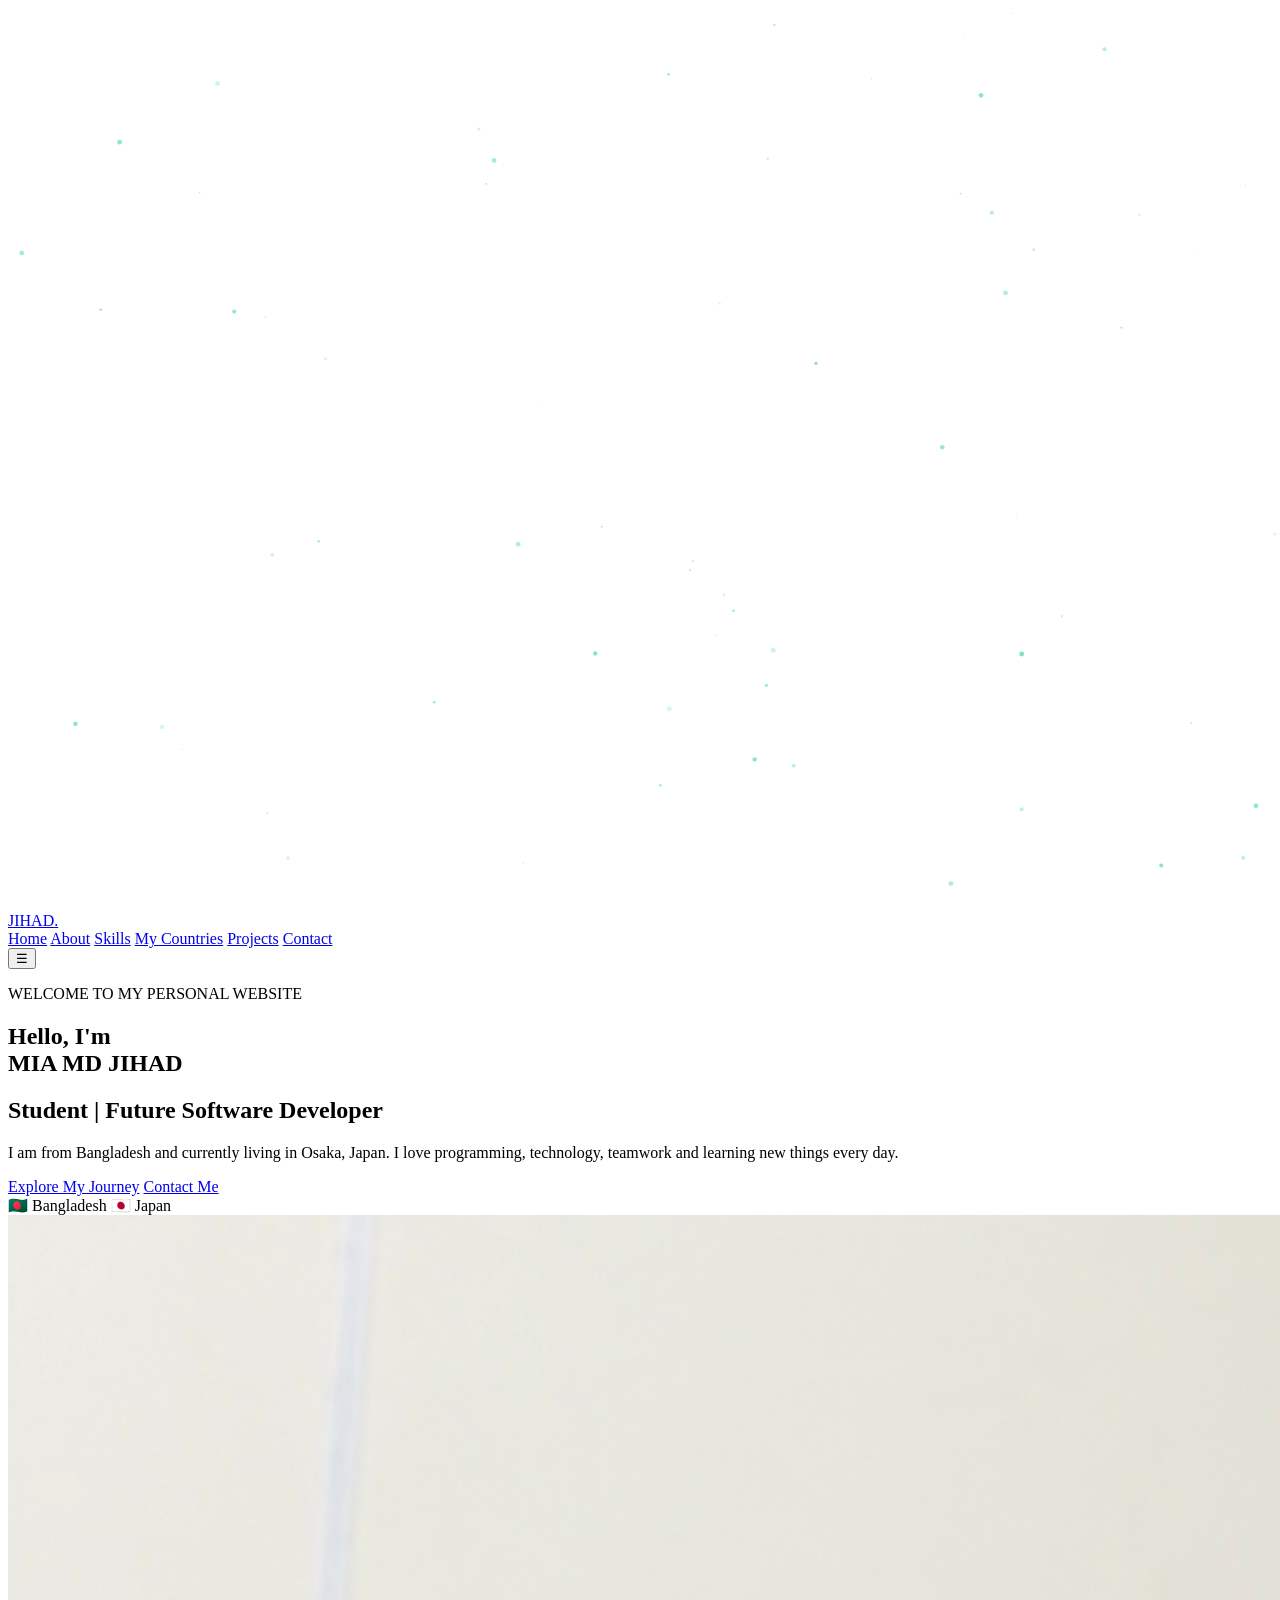
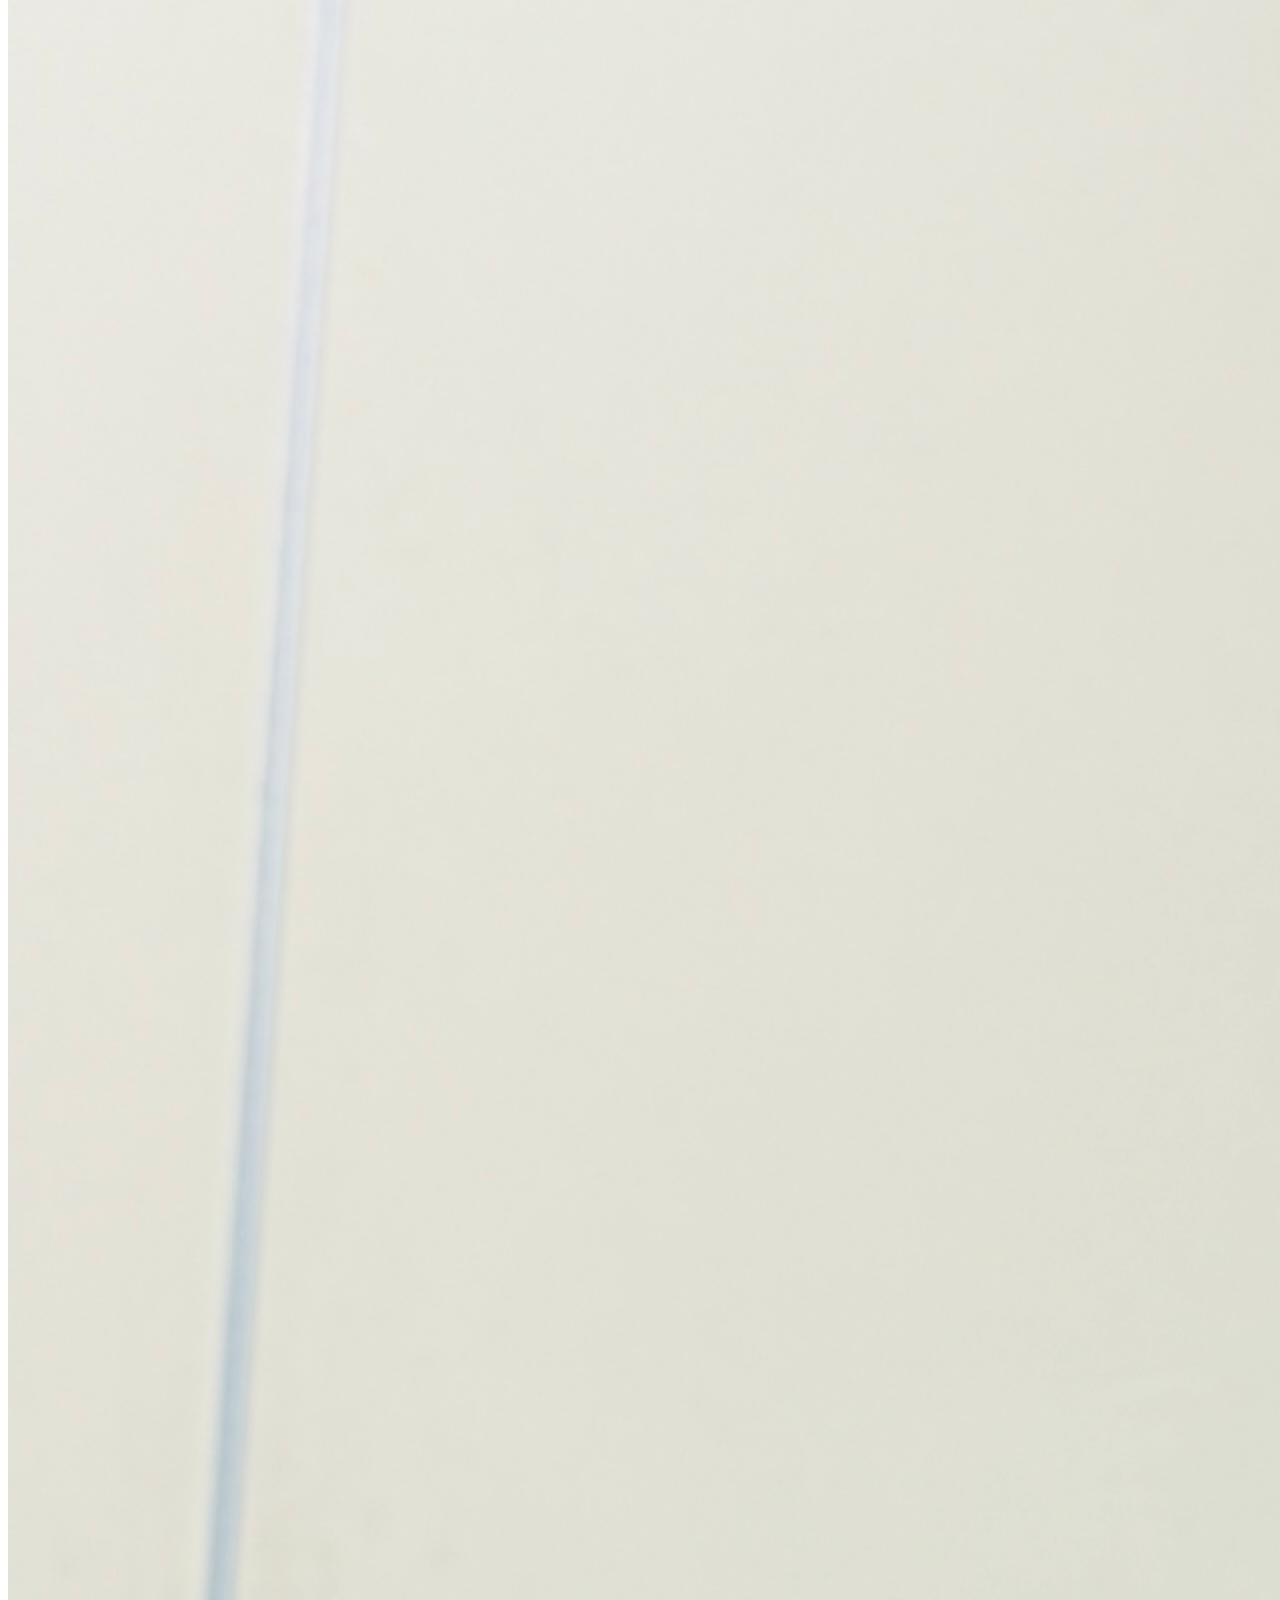
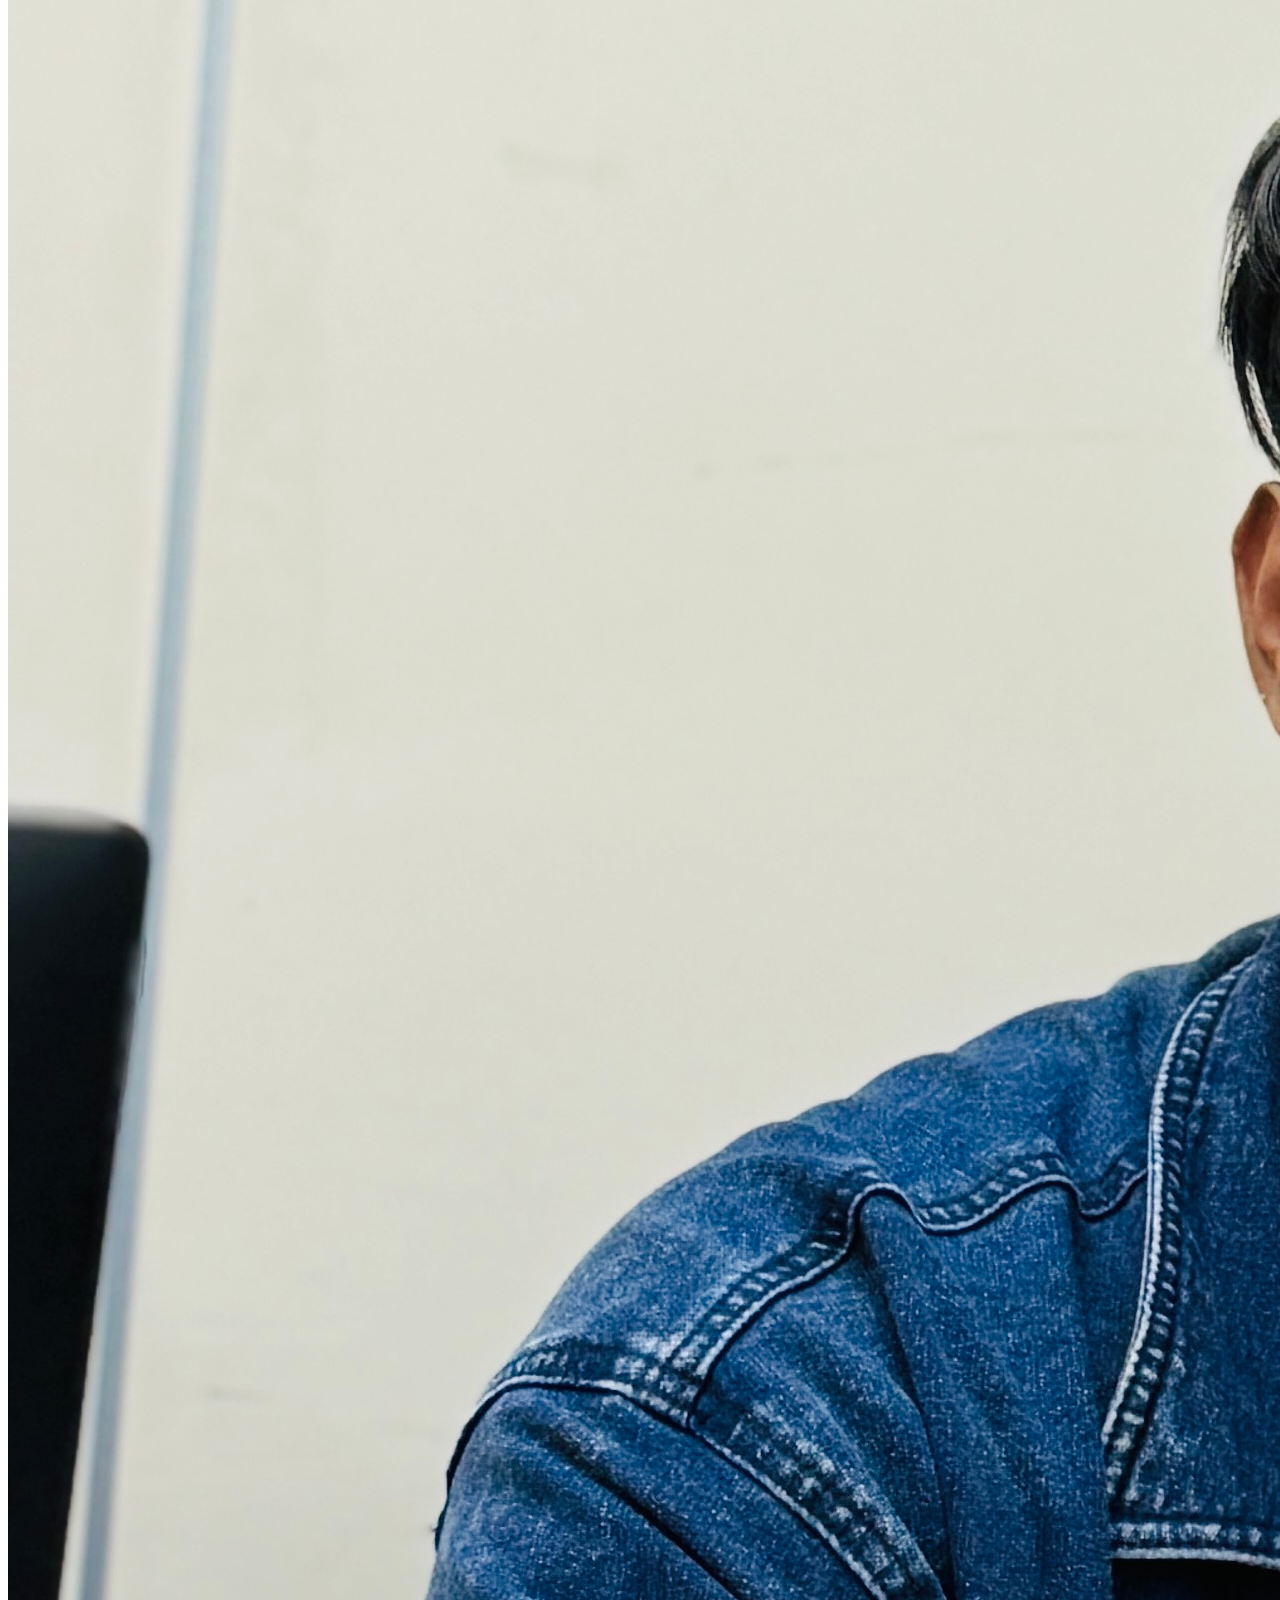
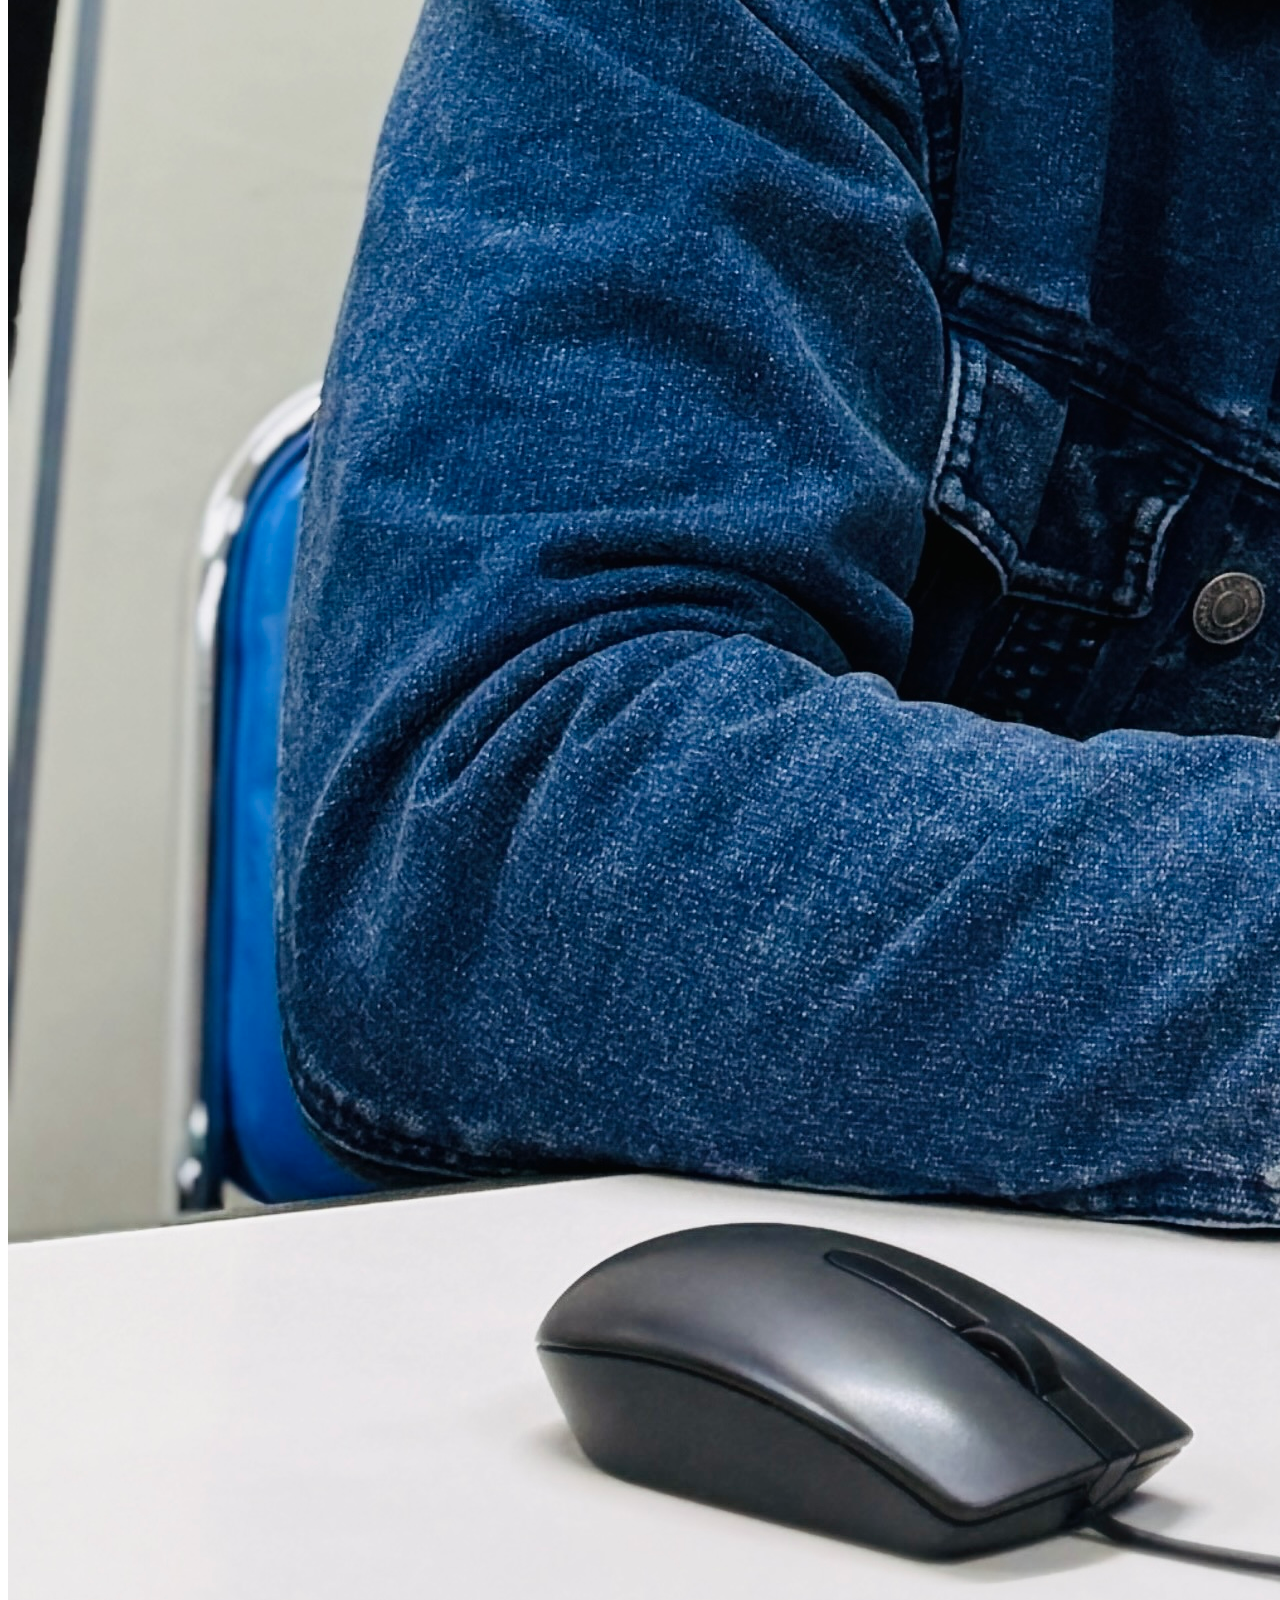
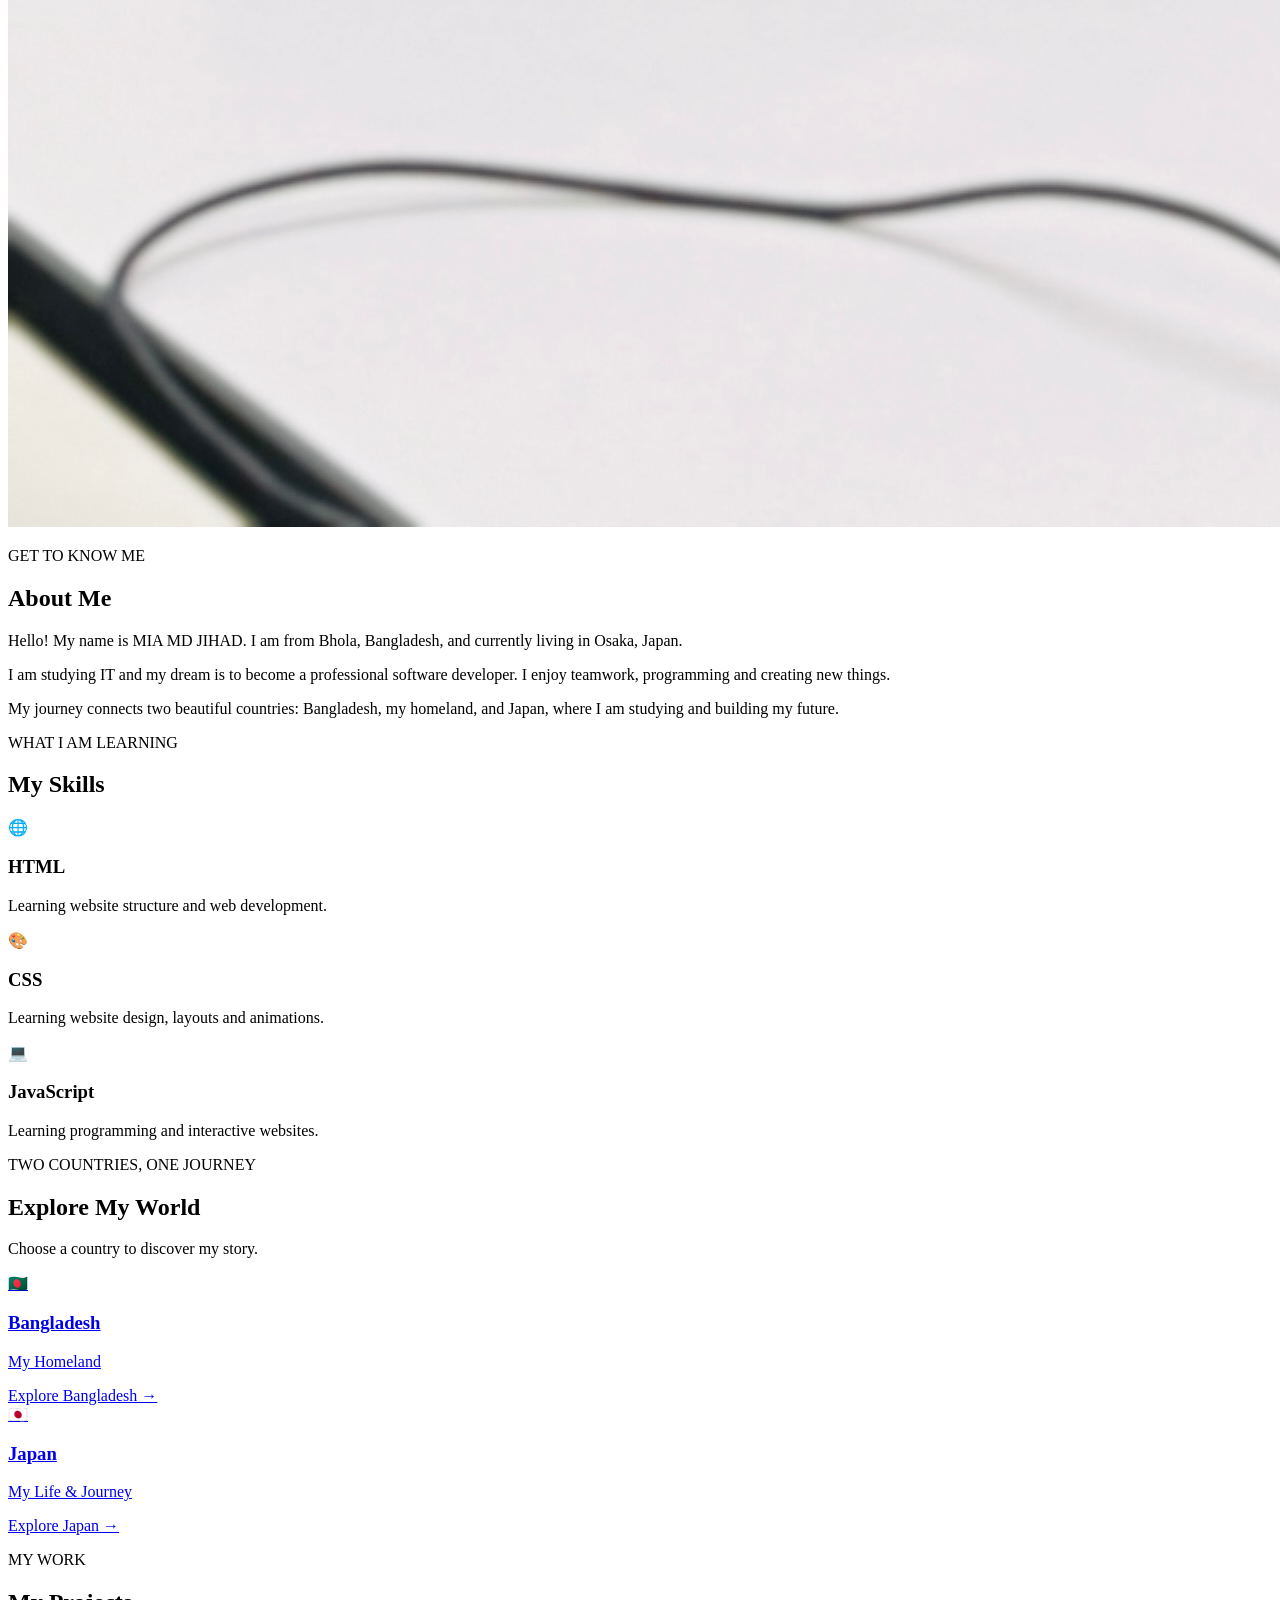
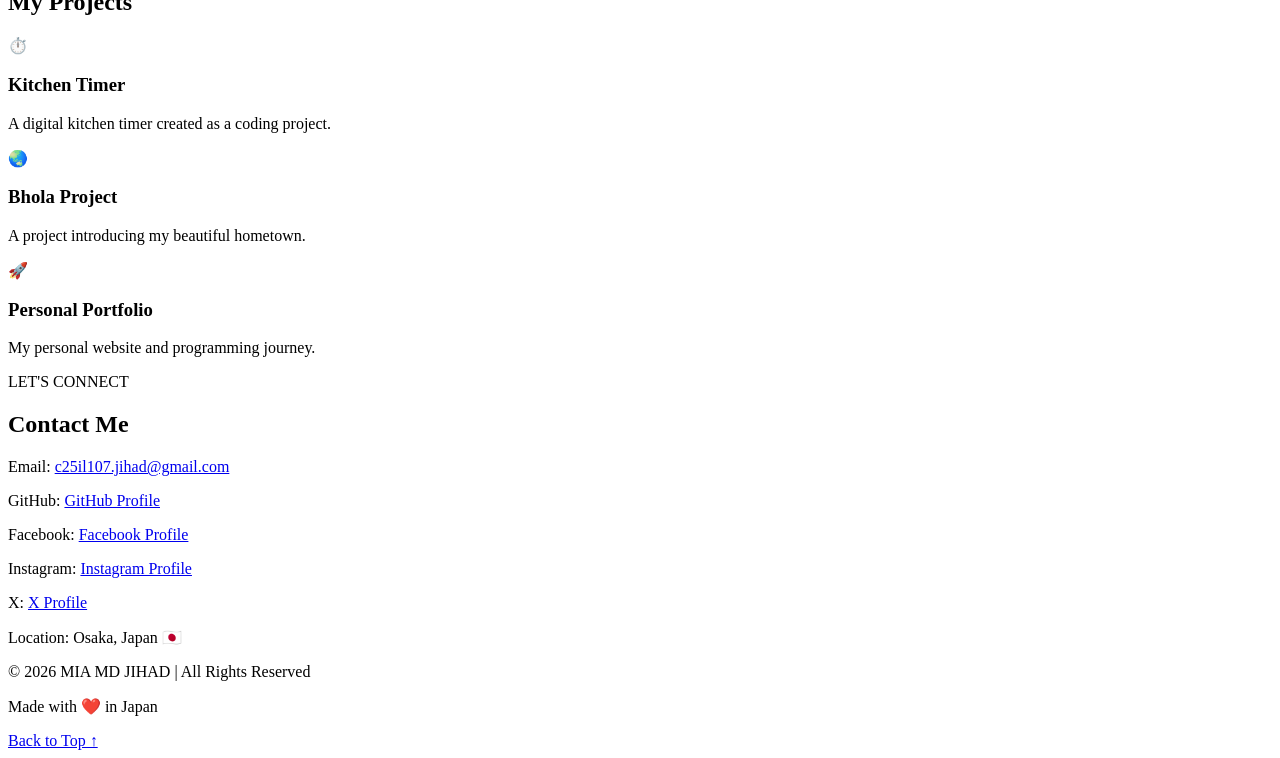
==== commit 47a0d144: "Fix formatting in index.html" ====
--- a/index.html
+++ b/index.html
@@ -1,4 +1,3 @@
-
 <!DOCTYPE html>
 <html lang="en">
 <head>
--- a/style.css
+++ b/style.css
@@ -0,0 +1,53 @@
+
+
+/* ===== LANGUAGE SWITCHER ===== */
+
+.header-actions {
+  display: flex;
+  align-items: center;
+  gap: 10px;
+}
+
+.language-label {
+  font-size: 20px;
+  color: var(--green);
+}
+
+#languageSelect {
+  background: #14294a;
+  color: #ffffff;
+  border: 1px solid var(--green);
+  border-radius: 25px;
+  padding: 10px 14px;
+  font-size: 14px;
+  cursor: pointer;
+  outline: none;
+  max-width: 165px;
+}
+
+#languageSelect:hover,
+#languageSelect:focus {
+  box-shadow: 0 0 15px #45d6ad55;
+}
+
+#languageSelect option {
+  background: #14294a;
+  color: white;
+}
+
+@media (max-width: 750px) {
+  .header-actions {
+    margin-left: auto;
+    gap: 8px;
+  }
+
+  #languageSelect {
+    max-width: 135px;
+    padding: 9px 8px;
+    font-size: 12px;
+  }
+
+  .language-label {
+    font-size: 17px;
+  }
+}
